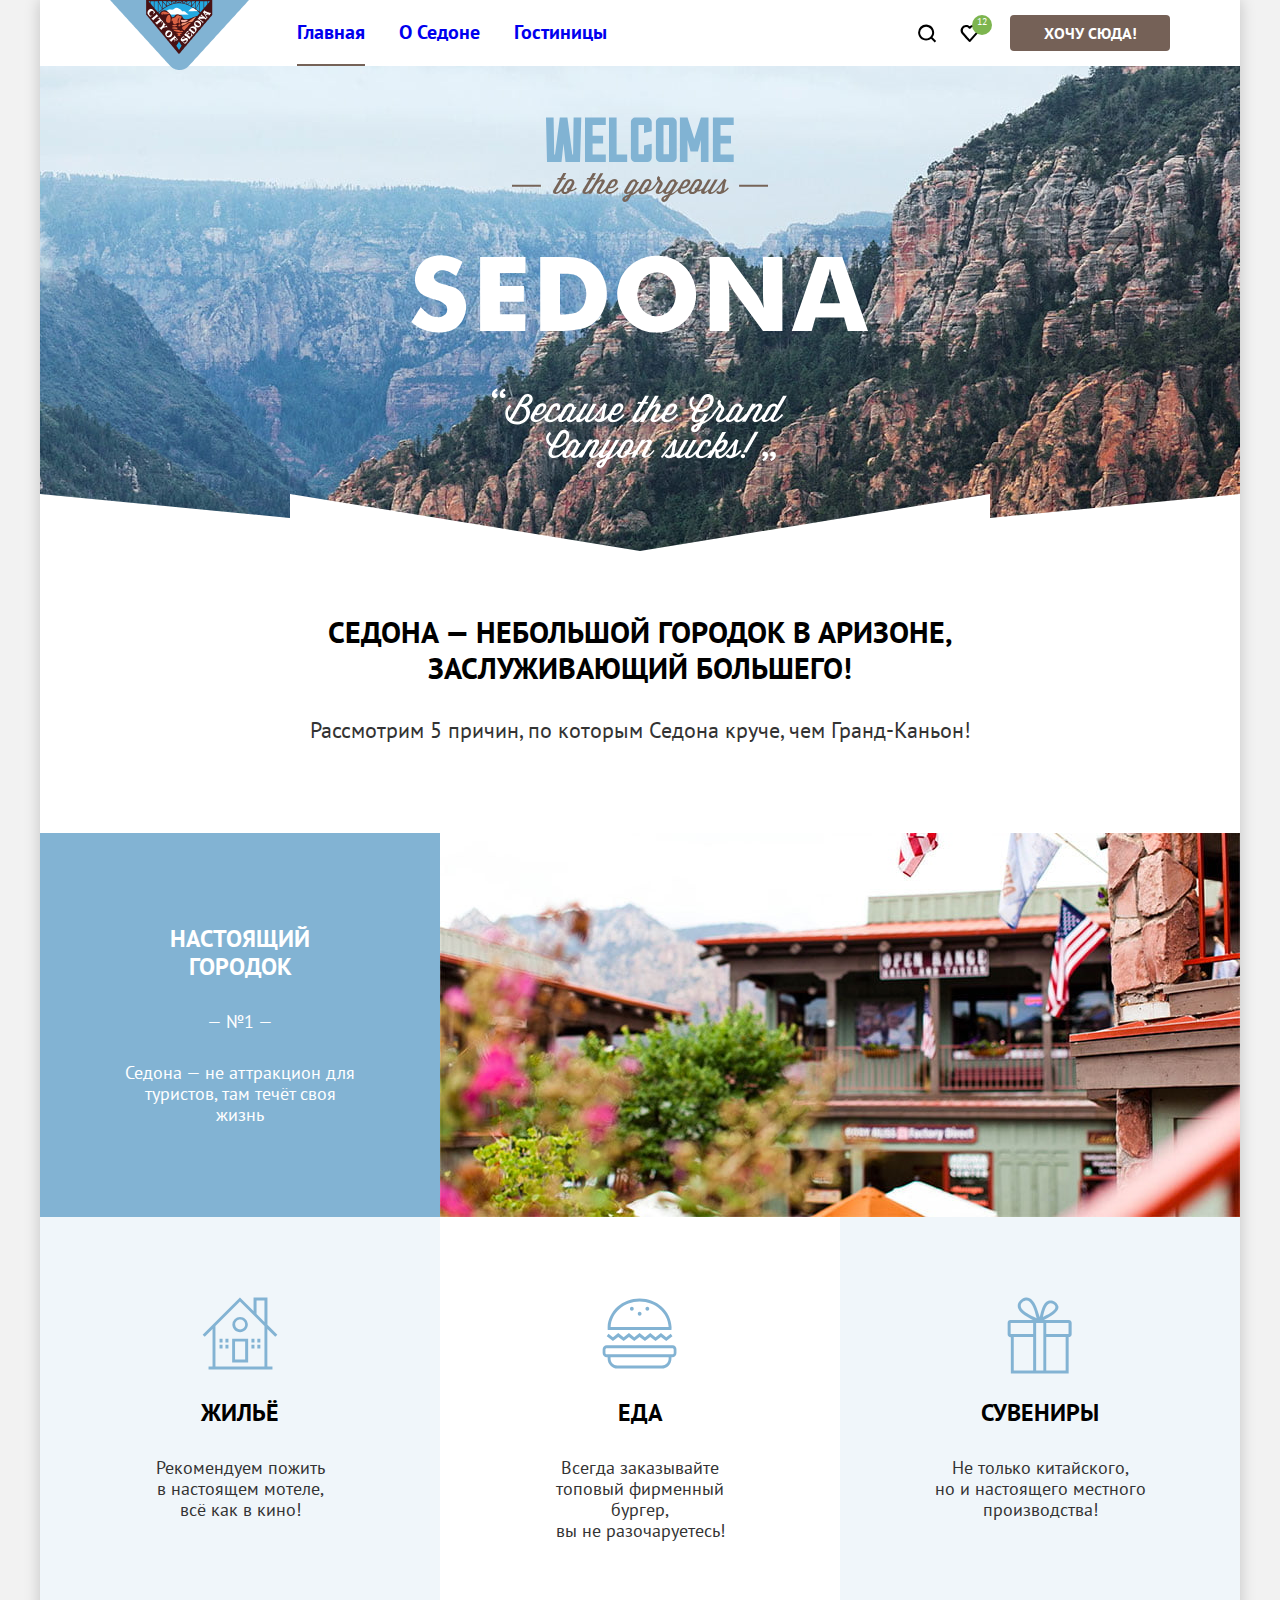
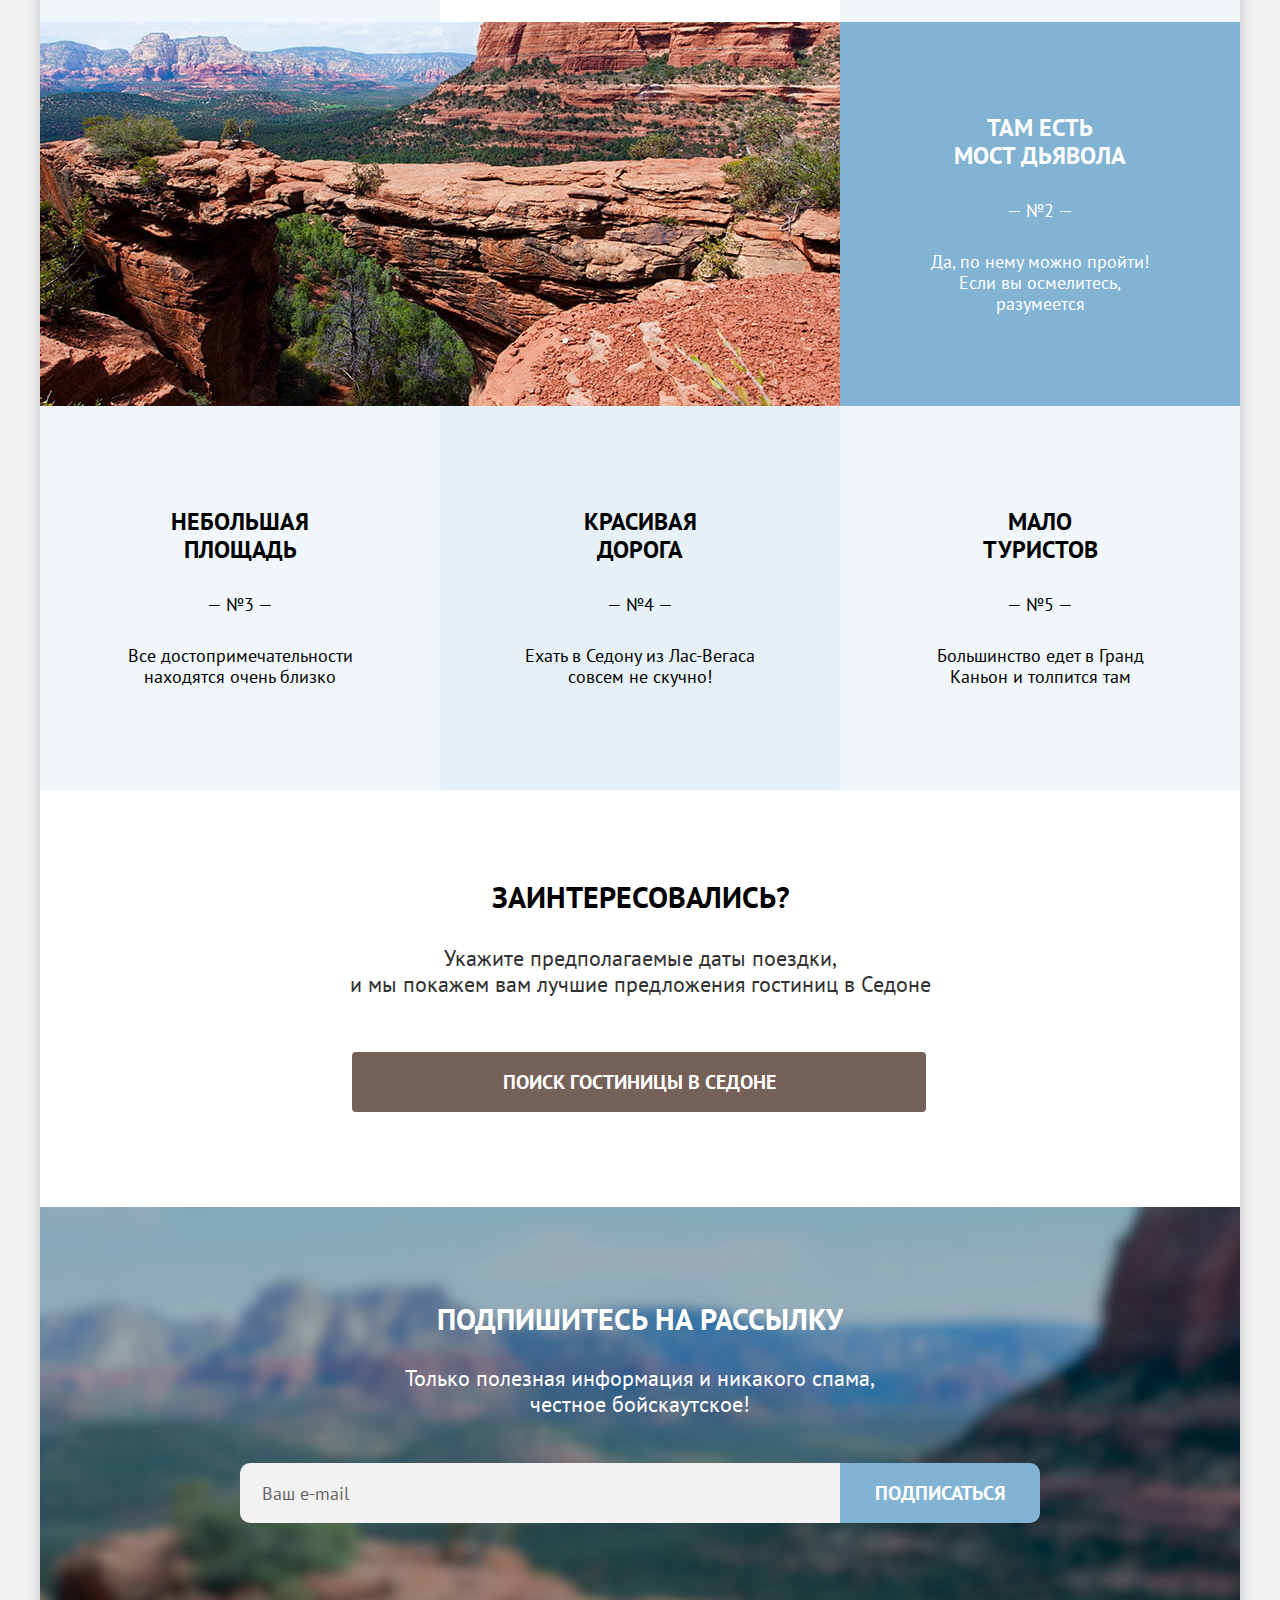
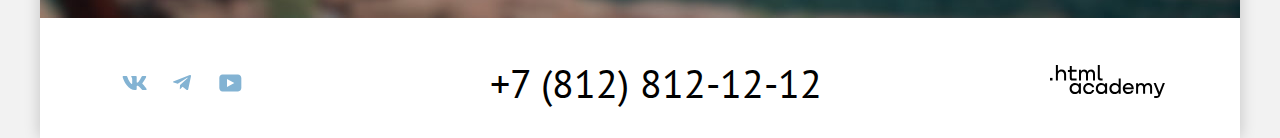
==== index.html @ 71c6b496 "made some pp catalog" ====
<!DOCTYPE html>
<html lang="ru">

  <head>
    <title>Официальный сайт города Седона</title>
    <link rel="stylesheet" href="styles/style.css">
    <link rel="icon" href="favicon.ico">
    <link rel="icon" type="image/png" href="images/favicon.png">
    <meta charset="UTF-8">
    <meta name="keywords" content="Седона, город, туризм">
    <meta name="description"
      content="Официальный сайт города Седона. Здесь Вы можете найти всю информацию о нашем городе и о наличии свободных мест в гостиницах">
  </head>

  <body>
    <!--контейнер для тени-->
    <div class="page-container">
      <!--хедер-->
      <header class="page-header">
        <nav class="navigation">
          <a class="navigation-logo" href="#" title="Мы на этой странице">
            <img class="page-header-logo" src="images/logo.png" width="139" height="70"
              alt="Логотип официального сайта города Седона.">
          </a>
          <ul class="navigation-list">
            <li class="navigation-item">
              <a class="navigation-link navigation-link-current" href="#" title="Мы на этой странице">Главная</a>
            </li>
            <li class="navigation-item">
              <a class="navigation-link" href="blank.html">О Седоне</a>
            </li>
            <li class="navigation-item">
              <a class="navigation-link" href="catalog.html">Гостиницы</a>
            </li>
          </ul>
          <ul class="navigation-list navigation-user">
            <li class="navigation-item">
              <a class="navigation-link user-navigation-link" href="blank.html">
                <svg class="navigation-icon" aria-hidden="true" focusable="false" width="19" height="19"
                  viewBox="0 0 19 19" fill="none" xmlns="http://www.w3.org/2000/svg">
                  <path
                    d="m18.16 17.05-3.71-3.7c1-1.3 1.7-3 1.7-4.9 0-4.4-3.6-8-8.02-8a8.12 8.12 0 0 0-8.02 8.1c0 4.4 3.6 8 8.02 8 1.8 0 3.51-.6 4.91-1.7l3.71 3.7 1.4-1.5Zm-10.03-2.5c-3.3 0-6.02-2.7-6.02-6a6.03 6.03 0 0 1 12.04 0c0 3.3-2.71 6-6.02 6Z"
                    fill="#000" />
                </svg>
                <span class="visually-hidden">Поиск</span>
              </a>
            </li>
            <li class="navigation-item">
              <a class="navigation-link user-navigation-link" href="blank.html">
                <svg class="navigation-icon" aria-hidden="true" focusable="false" width="19" height="17"
                  viewBox="0 0 19 17" fill="none" xmlns="http://www.w3.org/2000/svg">
                  <path
                    d="M9.58 17c-.3 0-.6-.1-.8-.4-5.42-6.1-6.72-7.5-7.03-7.9A5.4 5.4 0 0 1 6.16 0c1.31 0 2.51.5 3.52 1.3a5.47 5.47 0 0 1 9.03 4.1c0 1.3-.5 2.5-1.31 3.4l-7.02 7.9c-.2.2-.4.3-.8.3ZM3.56 7.5c.3.4 3.51 4 6.12 6.9l6.21-7c.5-.5.7-1.2.7-2 0-1.8-1.5-3.3-3.3-3.3-1 0-2 .5-2.71 1.3-.3.3-.6.4-.9.4-.3 0-.6-.2-.8-.4a3.7 3.7 0 0 0-2.71-1.3c-1.8 0-3.31 1.5-3.31 3.3-.1.9.3 1.6.7 2.1-.1 0-.1 0 0 0Z"
                    fill="#000" />
                </svg>
                <span class="visually-hidden">Избранное</span></a>
            </li>
            <li class="navigation-item">
              <a class="button navigation-button" href="https://goo.gl/maps/SBqP2GUX8AP7FfKn6">хочу сюда!</a>
            </li>
          </ul>
        </nav>
      </header>
      <main class="main-index main-container">
        <!--див-контейнер под картинку-->
        <div class="main-index-image">
          <img class="main-index-image-text" src="images/img-main-page/index-background-text.svg" width="458"
            height="352"
            alt="Приветственная надпись Welcome to the gorgeous Sedona! Because the Grand Canyon Sucks! на фоне гор.">
        </div>
        <h1 class="main-index-title">Седона — небольшой городок в Аризоне,<br>заслуживающий большего!</h1>
        <!--преимущества-->
        <section class="advantages">
          <h2 class="visually-hidden">Основные достоинста города</h2>
          <p class="advantages-text">Рассмотрим 5 причин, по которым Седона круче, чем Гранд-Каньон!</p>
          <ol class="advantages-list">
            <li class="advantages-item">
              <!--див для первого преимущества, это один элемент, и он состоит из двух строчек -->
              <div class="first-advantage">
                <!--advantages-item-container для того, чтобы сделать флекс-->
                <div class="advantages-item-container">
                  <h3 class="advantages-title">Настоящий<br> городок</h3>
                  <p class="advantages-number">— №1 —</p>
                  <p class="advantages-description">Седона — не аттракцион для<br> туристов, там течёт своя<br> жизнь
                  </p>
                </div>
                <img class="advantages-image" src="images/img-main-page/city.jpg" width="800" height="384"
                  alt="дома города.">
                <!--это развернутая информация о преимущества городка, поэтому advantages-city- -->
                <ul class="advantages-city-list">
                  <li class="advantages-city-item">
                    <div class="advantages-city-item-container">
                      <h4 class="advantages-city-title">Жильё</h4>
                      <p class="advantages-city-description">Рекомендуем пожить<br> в настоящем мотеле,<br>всё как в
                        кино!
                      </p>
                    </div>
                  </li>
                  <li class="advantages-city-item">
                    <div class="advantages-city-item-container">
                      <h4 class="advantages-city-title">Еда</h4>
                      <p class="advantages-city-description">Всегда заказывайте<br> топовый фирменный бургер,<br> вы не
                        разочаруетесь!</p>
                    </div>
                  </li>
                  <li class="advantages-city-item">
                    <div class="advantages-city-item-container">
                      <h4 class="advantages-city-title">Сувениры</h4>
                      <p class="advantages-city-description">Не только китайского,<br> но и настоящего местного<br>
                        производства!</p>
                    </div>
                  </li>
                </ul>
              </div>
            </li>
            <li class="advantages-item">
              <!--advantages-item-container для того, чтобы сделать флекс-->
              <div class="advantages-item-container">
                <h3 class="advantages-title">Там есть<br> Мост дьявола</h3>
                <p class="advantages-number">— №2 —</p>
                <p class="advantages-description">Да, по нему можно пройти!<br>Если вы осмелитесь,<br> разумеется</p>
              </div>
              <img class="advantages-image" src="images/img-main-page/bridge.jpg" width="800" height="384"
                alt="местная достопримечательность мост дьявола.">
            </li>
            <li class="advantages-item">
              <!--advantages-item-container для того, чтобы сделать флекс-->
              <div class="advantages-item-container">
                <h3 class="advantages-title">небольшая<br> площадь</h3>
                <p class="advantages-number">— №3 —</p>
                <p class="advantages-description">Все достопримечательности<br> находятся очень близко</p>
              </div>
            </li>
            <li class="advantages-item">
              <!--advantages-item-container для того, чтобы сделать флекс-->
              <div class="advantages-item-container">
                <h3 class="advantages-title">красивая<br> дорога</h3>
                <p class="advantages-number">— №4 —</p>
                <p class="advantages-description">Ехать в Седону из Лас-Вегаса<br> совсем не скучно!</p>
              </div>
            </li>
            <li class="advantages-item">
              <!--advantages-item-container для того, чтобы сделать флекс-->
              <div class="advantages-item-container">
                <h3 class="advantages-title">мало<br> туристов</h3>
                <p class="advantages-number">— №5 —</p>
                <p class="advantages-description">Большинство едет в Гранд<br> Каньон и толпится там</p>
              </div>
            </li>
          </ol>
        </section>
        <!--подписка-->
        <section class="search">
          <h2 class="search-title">Заинтересовались?</h2>
          <p class="search-text">Укажите предполагаемые даты поездки,<br> и мы покажем вам лучшие предложения
            гостиниц в Седоне</p>
          <button class="button search-hotel-button" type="button">поиск гостиницы в
            седоне</button>
        </section>
      </main>
      <!--футер-->
      <footer class="page-footer">
        <section class="newsletter">
          <h2 class="newsletter-title">Подпишитесь на рассылку</h2>
          <p class="newsletter-title-text">Только полезная информация и никакого спама,<br> честное бойскаутское!</p>
          <form class="newsletter-form" action="https://echo.htmlacademy.ru" method="post">
            <p class="newsletter-form-grid">
              <label class="visually-hidden" for="newsletter-email">
                <span>Email</span>
              </label>
              <input class="newsletter-field" id="newsletter-email" type="email" name="newsletter-email"
                placeholder="Ваш e-mail" required>
              <button class="button newsletter-button" type="submit">Подписаться</button>
            </p>
          </form>
        </section>
        <!--контейнер для выравнивания социальных сетей, телефона, академии-->
        <div class="footer-container">
          <section class="footer-social">
            <h2 class="visually-hidden">Социальные сети</h2>
            <ul class="footer-social-list">
              <li class="footer-social-item">
                <a class="footer-social-link footer-social-vk" href="https://vk.com/htmlacademy">
                  <svg aria-hidden="true" focusable="false" width="25" height="14" viewBox="0 0 25 14" fill="none"
                    xmlns="http://www.w3.org/2000/svg">
                    <path fill-rule="evenodd" clip-rule="evenodd"
                      d="M24.12.95c.16-.55 0-.95-.8-.95H20.7c-.67 0-.98.35-1.15.73 0 0-1.33 3.2-3.22 5.27-.61.6-.9.8-1.23.8-.16 0-.41-.2-.41-.74V.95c0-.66-.19-.95-.74-.95H9.82c-.42 0-.67.3-.67.6 0 .61.95.76 1.04 2.5v3.8c0 .84-.15.99-.48.99-.9 0-3.06-3.21-4.34-6.89-.25-.71-.5-1-1.18-1H1.57c-.75 0-.9.35-.9.73 0 .68.89 4.07 4.14 8.55 2.17 3.06 5.23 4.72 8 4.72 1.68 0 1.88-.37 1.88-1v-2.32c0-.73.16-.88.7-.88.38 0 1.05.2 2.6 1.67 1.79 1.75 2.08 2.53 3.08 2.53h2.63c.75 0 1.12-.37.9-1.1-.23-.72-1.08-1.77-2.2-3.02-.62-.7-1.54-1.47-1.82-1.86-.39-.49-.28-.7 0-1.14 0 0 3.2-4.43 3.54-5.93Z"
                      fill="#83B3D3" />
                  </svg>
                  <span class="visually-hidden">ВКонтакте</span>
                </a>
              </li>
              <li class="footer-social-item">
                <a class="footer-social-link footer-social-telegram" href="https://t.me/htmlacademy">
                  <svg aria-hidden="true" focusable="false" width="18" height="16" viewBox="0 0 18 16" fill="none"
                    xmlns="http://www.w3.org/2000/svg">
                    <path
                      d="M16.79.1.84 6.25c-1.09.43-1.08 1.04-.2 1.31l4.1 1.28 9.47-5.98c.44-.27.85-.12.52.18L7.05 9.96l-.28 4.22c.41 0 .6-.19.83-.41l1.99-1.93 4.13 3.05c.77.42 1.31.2 1.5-.7l2.72-12.8c.28-1.12-.43-1.62-1.16-1.3Z"
                      fill="#83B3D3" />
                  </svg>
                  <span class="visually-hidden">Телеграм</span>
                </a>
              </li>
              <li class="footer-social-item">
                <a class="footer-social-link footer-social-youtube" href="https://www.youtube.com/c/HTMLAcademyRUS">
                  <svg aria-hidden="true" focusable="false" width="23" height="18" viewBox="0 0 23 18" fill="none"
                    xmlns="http://www.w3.org/2000/svg">
                    <path
                      d="M18.94.5H3.51C1.65.5.33 2.1.33 3.9V14c0 1.9 1.32 3.5 3.18 3.5h15.65c1.64 0 3.17-1.6 3.17-3.4V3.9C22.11 2.1 20.8.5 18.94.5ZM7.99 13.04V4.96L15.33 9l-7.34 4.04Z"
                      fill="#83B3D3" />
                  </svg>
                  <span class="visually-hidden">YouTube</span>
                </a>
              </li>
            </ul>
          </section>
          <section class="footer-contacts">
            <h2 class="visually-hidden">Контакты</h2>
            <address class="footer-contacts-address">
              <a class="footer-contacts-address-phone" href="tel:+78128121212">+7 (812) 812-12-12</a>
            </address>
          </section>
          <section class="footer-academy">
            <h2 class="visually-hidden">Сделано в</h2>
            <a class="footer-academy-link" href="https://htmlacademy.ru/">
              <svg aria-hidden="true" focusable="false" width="115" height="33" viewBox="0 0 115 33" fill="none"
                xmlns="http://www.w3.org/2000/svg">
                <path d="M0 12.9V15.5H2.5V12.9H0Z" fill="black" />
                <path
                  d="M11.6 4.5C10 4.5 8.8 5.2 8 6.2H7.9V0H5.9V15.5H7.9V10.2C7.9 8.1 9.2 6.6 11.2 6.6C13 6.6 14.1 8 14.1 9.8V15.5H16.1V9.4C16.2 6.4 14.3 4.5 11.6 4.5Z"
                  fill="black" />
                <path
                  d="M26.6 4.8H21.8V1.1H19.8V4.9H17.9V6.9H19.8V12.9C19.8 14.6 20.8 15.6 22.5 15.6H26.6V13.6H22.9C22.2 13.6 21.8 13.2 21.8 12.5V6.8H26.6V4.8Z"
                  fill="black" />
                <path
                  d="M41.1 4.6C39.5 4.6 38.2 5.4 37.6 6.7H37.5C36.9 5.5 35.7 4.6 34.1 4.6C32.7 4.6 31.6 5.4 31 6.4H30.9V4.8H29V15.4H31V10C31 8 32 6.5 33.6 6.5C35.1 6.5 36 7.5 36 9.1V15.4H38V9.8C38 7.4 39.4 6.5 40.6 6.5C42.1 6.5 43 7.5 43 9.1V15.4H45V8.9C45.1 6.4 43.6 4.6 41.1 4.6Z"
                  fill="black" />
                <path
                  d="M47.8 12.7C47.8 14.4 48.8 15.4 50.6 15.4H52.6V13.4H50.9C50.2 13.4 49.8 13 49.8 12.3V0H47.8V12.7Z"
                  fill="black" />
                <path
                  d="M28.9 19.7C28 18.6 26.7 17.9 25 17.9C21.9 17.9 19.6 20.2 19.6 23.5C19.6 26.8 21.9 29.1 25 29.1C26.8 29.1 28 28.3 28.8 27.2H28.9V28.8H30.9V18.2H28.9V19.7ZM25.3 27.1C23.1 27.1 21.7 25.5 21.7 23.5C21.7 21.5 23.1 19.9 25.3 19.9C27.5 19.9 28.9 21.5 28.9 23.5C28.9 25.4 27.5 27.1 25.3 27.1Z"
                  fill="black" />
                <path
                  d="M44.2 22C43.7 19.6 41.6 17.9 38.8 17.9C35.4 17.9 33.2 20.4 33.2 23.5C33.2 26.6 35.4 29.1 38.8 29.1C41.6 29.1 43.7 27.3 44.2 24.9H42.1C41.7 26.2 40.4 27.2 38.8 27.2C36.6 27.2 35.2 25.6 35.2 23.6C35.2 21.6 36.6 20 38.8 20C40.4 20 41.6 21 42.1 22.2H44.2V22Z"
                  fill="black" />
                <path
                  d="M55.1 19.7C54.2 18.6 52.9 17.9 51.2 17.9C48.1 17.9 45.8 20.2 45.8 23.5C45.8 26.8 48.1 29.1 51.2 29.1C53 29.1 54.2 28.3 55 27.2H55.1V28.8H57.1V18.2H55.1V19.7ZM51.5 27.1C49.3 27.1 47.9 25.5 47.9 23.5C47.9 21.5 49.3 19.9 51.5 19.9C53.7 19.9 55.1 21.5 55.1 23.5C55.1 25.4 53.6 27.1 51.5 27.1Z"
                  fill="black" />
                <path
                  d="M68.7 19.8C67.8 18.7 66.5 17.9 64.8 17.9C61.7 17.9 59.4 20.2 59.4 23.5C59.4 26.8 61.6 29.1 64.8 29.1C66.5 29.1 67.8 28.3 68.6 27.3H68.7V28.8H70.7V13.4H68.7V19.8ZM65.1 27.1C62.9 27.1 61.5 25.5 61.5 23.5C61.5 21.5 62.9 19.9 65.1 19.9C67.3 19.9 68.7 21.5 68.7 23.5C68.6 25.5 67.2 27.1 65.1 27.1Z"
                  fill="black" />
                <path
                  d="M78.3 17.9C75 17.9 72.8 20.4 72.8 23.5C72.8 26.5 74.9 29.1 78.3 29.1C80.8 29.1 82.8 27.8 83.5 25.5H81.4C80.9 26.5 79.8 27.1 78.4 27.1C76.5 27.1 75.1 25.8 75 24.2H83.8C84 20.6 81.8 17.9 78.3 17.9ZM78.3 19.8C80 19.8 81.3 20.8 81.6 22.4H75.1C75.4 20.9 76.6 19.8 78.3 19.8Z"
                  fill="black" />
                <path
                  d="M98.2 17.9C96.6 17.9 95.3 18.7 94.6 19.9H94.5C93.9 18.7 92.7 17.9 91.1 17.9C89.7 17.9 88.6 18.6 88 19.7V18.2H86.1V28.8H88.1V23.4C88.1 21.4 89.1 20 90.7 19.9C92.2 19.9 93.1 20.9 93.1 22.5V28.8H95.1V23.2C95.1 20.8 96.5 19.9 97.7 19.9C99.2 19.9 100.1 20.9 100.1 22.5V28.8H102.1V22.3C102.2 19.7 100.7 17.9 98.2 17.9Z"
                  fill="black" />
                <path
                  d="M109.4 27L105.8 18.1H103.6L108.4 29.7C108.1 30.6 107.7 30.9 106.7 30.9H104.2V32.9H106.7C108.5 32.9 109.5 32.1 110.2 30.3L114.9 18.1H112.8L109.4 27Z"
                  fill="black" />
              </svg>
            </a>
          </section>
        </div>
      </footer>

      <div class="modal-container modal-container-close">
        <!-- <div class="modal-container"> -->
        <div class="modal modal-search">
          <button class="modal-close-button" type="button">
            <span class="visually-hidden">Закрыть</span>
          </button>
          <section class="modal-content">
            <h2 class="modal-title">Поиск гостиницы в Седоне</h2>
          </section>
          <form class="search-form" action="https://echo.htmlacademy.ru" method="post">
            <p class="field-group">
              <label class="search-form-label" for="arrival-date">Дата Заезда:</label>
              <input class="search-form-field search-form-date-field" id="arrival-date" type="text" name="arrival date"
                placeholder="27 апреля 2020" required>
              <!-- <button class="date-button">
              <img src="images/icons-modal/date.svg" alt="">
            </button> -->
            </p>
            <p class="search-form-comments warning-comments">Мы не можем отправить вас в прошлое.</p>
            <p class="field-group">
              <label class="search-form-label" for="departure-date">Дата Выезда:</label>
              <input class="search-form-field search-form-date-field" id="departure-date" type="text"
                name="departure date" placeholder="1 сентября 2020" required>
            </p>
            <p class="search-form-comments">На эти даты есть свободные номера. Пока есть.</p>
            <!--див сделан для правильного размещения элементов-->
            <div class="modal-buttons-container">
              <!--див сделан для правильного размещения элементов-->
              <div class="guest-quantity-field-adult">
                <label class="search-form-label" for="adult">Взрослые:</label>
                <div class="quantity-field">
                  <button class="button button-minus" type="button">
                    <svg aria-hidden="true" focusable="false" width="13" height="1" viewBox="0 0 13 1"
                      xmlns="http://www.w3.org/2000/svg">
                      <path d="M0 0v1h13V0H0Z" />
                    </svg>
                    <span class="visually-hidden">Уменьшить количество взрослых</span>
                  </button>
                  <input class="search-form-field search-form-quantity-field" id="adult" type="number" name="adult"
                    placeholder="2" required min="1" max="999">
                  <button class="button button-plus" type="button">
                    <svg aria-hidden="true" focusable="false" width="13" height="13" viewBox="0 0 13 13"
                      xmlns="http://www.w3.org/2000/svg">
                      <path d="M13 6H7V0H6v6H0v1h6v6h1V7h6V6Z" />
                    </svg>
                    <span class="visually-hidden">Увеличить количество взрослых</span>
                  </button>
                </div>
              </div>
              <!--див сделан для правильного размещения элементов-->
              <div class="guest-quantity-field-children">
                <span class="search-form-label search-form-label-icon">
                  <label class="search-form-label" for="children">Дети:</label>
                </span>
                <span class="tooltip">
                  <button class="tooltip-toggle" type="button" aria-labelledby="tooltip-label">
                    <svg class="tooltip-icon" aria-hidden="true" focusable="false" width="25" height="25"
                      viewBox="0 0 25 25" fill="currentColor" xmlns="http://www.w3.org/2000/svg">
                      <circle cx="12.5" cy="12.5" r="12.5" />
                      <g clip-path="url(#a)" fill="#fff">
                        <path d="M12 17h1v-6h-1v6ZM13 8h-1v1h1V8Z" />
                      </g>
                      <defs>
                        <clipPath id="a">
                          <path fill="#fff" transform="translate(12 8)" d="M0 0h1v9H0z" />
                        </clipPath>
                      </defs>
                    </svg>
                  </button>
                  <span class="tooltip-text" role="tooltip" id="tooltip-label">Укажите количество детей, которые будут с
                    вами, возраст которых от 6 до 18 лет. Дети до 6 лет размещаются бесплатно.</span>
                </span>
                <div class="quantity-field">
                  <button class="button button-minus" type="button">
                    <svg aria-hidden="true" focusable="false" width="13" height="1" viewBox="0 0 13 1"
                      xmlns="http://www.w3.org/2000/svg">
                      <path d="M0 0v1h13V0H0Z" />
                    </svg>
                    <span class="visually-hidden">Уменьшить количество детей</span>
                  </button>
                  <input class="search-form-field search-form-quantity-field" id="children" type="number"
                    name="children" placeholder="1" required min="1" max="999">
                  <button class="button button-info" type="button" name="button-info">
                  </button>
                  <button class="button button-plus" type="button">
                    <svg aria-hidden="true" focusable="false" width="13" height="13" viewBox="0 0 13 13"
                      xmlns="http://www.w3.org/2000/svg">
                      <path d="M13 6H7V0H6v6H0v1h6v6h1V7h6V6Z" />
                    </svg>
                    <span class="visually-hidden">Увеличить количество детей</span>
                  </button>
                </div>
              </div>
            </div>
            <a class="button modal-find-button" href="catalog.html">найти</a>
          </form>
        </div>
      </div>
    </div>
  </body>

</html>
---- styles/style.css ----
@font-face {
  font-family: "PT Sans";
  font-style: normal;
  font-weight: 400;
  src: url("../fonts/ptsans-400.woff2") format("woff2");
  font-display: swap;
}

@font-face {
  font-family: "PT Sans";
  font-style: normal;
  font-weight: 700;
  src: url("../fonts/ptsans-700.woff2") format("woff2");
  font-display: swap;
}

html {
  height: 100%;
}

body {
  min-width: 1200px;
  height: 100%;
  margin: 0;
  font-family: "PT Sans", "Arial", sans-serif;
  font-size: 18px;
  line-height: 21px;
  font-weight: 400;
  color: #000000;
  background-color: #F2F2F2;
}

img {
  max-width: 100%;
  object-fit: contain;
}

.page-container {
  display: flex;
  flex-direction: column;
  width: 1200px;
  min-height: 100%;
  margin: 0 auto;
  background-color: #FFFFFF;
  box-shadow: 0 0 15px rgba(0, 0, 0, 0.2);
}

.visually-hidden {
  position: absolute;
  width: 1px;
  height: 1px;
  margin: -1px;
  padding: 0;
  border: 0;
  clip: rect(0 0 0 0);
  overflow: hidden;
}

/*button*/

.button {
  display: block;
  padding: 0;
  margin: 0;
  font-family: "PT Sans", "Arial", sans-serif;
  font-size: 16px;
  line-height: 20px;
  font-weight: 700;
  text-align: center;
  text-decoration: none;
  text-transform: uppercase;
  color: #FFFFFF;
  background-color: #82B3D3;
  border-radius: 4px;
  border: none;
  cursor: pointer;

}

.navigation-button {
  min-width: 160px;
  padding: 8px 15px;
  /* height: 37px;  */
  background-color: #756157;
  box-sizing: border-box;
}

.search-hotel-button {
  width: 574px;
  min-height: 60px;
  margin: 0 312px 93px 312px;
  font-size: 20px;
  padding: 12px 15px;
  line-height: 36px;
  font-weight: 700;
  background-color: #756157;
  /* переделать*/
}

.newsletter-button {
  width: 200px;
  height: 60px;
  font-size: 20px;
  line-height: 36px;
  font-weight: 700;
  padding: 12px 15px;
  border-radius: 0 10px 10px 0;
  outline: none;
}

.apply-button {
  display: flex;
  justify-content: center;
  align-items: center;
  width: 160px;
  min-height: 48px;
  padding: 14px 14px;
}

.reset-button {
  min-width: 160px;
  height: 48px;
  padding: 20px 47px 4px 47px;
  font-weight: 400;
  text-transform: capitalize;
  background-color: transparent;
  border: 3px solid transparent;
}

.card-grid-toggle {
  display: flex;
  align-items: center;
  justify-content: center;
  width: 48px;
  height: 48px;
  border: 2px solid #E5E5E5;
  border-radius: 4px;
  box-sizing: border-box;
}

.card-grid-toggle-current {
  border: 2px solid #000000;
}

.favourites-button {
  width: 140px;
  min-height: 37px;
  padding: 9px 15px 8px;
  /* переделать на авто по горизонтали*/
}

.in-favourites-button {
  width: 140px;
  min-height: 37px;
  padding: 9px 15px 8px;
  background-color: #7DB54F;
}

.product-card-info-button {
  display: flex;
  align-items: center;
  justify-content: center;
  min-height: 37px;
  padding: 9px 15px 8px;
  background-color: #756157;
  box-sizing: border-box;
  /* переделать на авто по горизонтали*/
}

.social-button {
  width: 48px;
  height: 40px;
}

/*button состояния*/

.search-hotel-button:hover,
.search-hotel-button:focus {
  background-color: #615048;
}

.search-hotel-button:active {
  color: rgba(255, 255, 255, 0.3);
}

.newsletter-button:hover,
.newsletter-button:focus {
  background-color: #68A2CA;
}

.newsletter-button:active {
  color: rgba(255, 255, 255, 0.3);
}

.navigation-button:hover,
.navigation-button:focus {
  background-color: #615048;
}

.navigation-button:active {
  color: rgba(255, 255, 255, 0.3);
}

.product-card-info-button:hover,
.product-card-info-button:focus {
  background-color: #615048;
}

.product-card-info-button:active {
  color: rgba(255, 255, 255, 0.3);
}

.favourites-button:hover,
.favourites-button:focus {
  background-color: #68A2CA;
}

.favourites-button:active {
  color: rgba(255, 255, 255, 0.3);
}

.in-favourites-button:hover,
.in-favourites-button:focus {
  background-color: #6C9E42;
}

.in-favourites-button:active {
  color: rgba(255, 255, 255, 0.3);
}

.card-grid-toggle:not(.card-grid-toggle-current):hover {
  border: 2px solid #000000;
}

.card-grid-toggle:not(.card-grid-toggle-current):focus {
  border: 2px solid #68A2CA;
  outline: 0;
}

.card-grid-toggle:not(.card-grid-toggle-current):active {
  border: 2px solid #000000;
}

.apply-button:hover,
.apply-button:focus {
  background-color: #68A2CA;
  outline: none;
}

.apply-button:active {
  color: rgba(255, 255, 255, 0.3);
}

.reset-button:hover {
  opacity: 0.6;
}

.reset-button:focus {
  border: 3px solid #83B3D3;
  border-radius: 4px;
  outline: none;
}

.reset-button:active {
  opacity: 0.3;
}

.button-disabled {
  color: rgba(0, 0, 0, 0.3);
  border: 2px solid rgba(0, 0, 0, 0.3);
}

/*header*/

.navigation {
  display: flex;
  /* margin: 0 auto; */
  justify-content: space-between;
}

.navigation-list {
  display: flex;
  flex-wrap: wrap;
  width: 490px;
  margin: 0;
  padding: 0;
  list-style-type: none;
}

.navigation-user {
  display: flex;
  flex-wrap: wrap;
  align-items: center;
  justify-content: end;
  max-width: 400px;
  margin-right: 70px;
}

.navigation-item {
  position: relative;
  padding: 0 17px;
  /* padding: 17px 20px; */
}

.navigation-user .navigation-item:nth-child(2)::after {
  position: absolute;
  content: "12";
  left: 24px;
  top: 15px;
  width: 20px;
  height: 20px;
  font-size: 10px;
  line-height: 13px;
  text-align: center;
  color: #FFFFFF;
  background-color: #7DB54F;
  border-radius: 50%;
}

.navigation-link {
  position: relative;
  display: block;
  padding: 19px 0;
  font-size: 20px;
  line-height: 26px;
  font-weight: 700;
  text-align: center;
  text-decoration: none;
  text-transform: capitalize;
  /* padding: 17px 20px; */
}

.navigation-user .navigation-item {
  padding: 0;
}

.user-navigation-link {
  width: 42px;
  height: 66px;
  padding: 12px 0;
  box-sizing: border-box;
}

.navigation-item:nth-child(2) .user-navigation-link {
  margin-right: 20px;
}

.navigation-link-current::before {
  position: absolute;
  content: "";
  bottom: -2px;
  left: 0;
  right: 0;
  height: 2px;
  background-color: #756257;
}

.navigation-logo {
  display: block;
  margin-left: 70px;
  margin-right: 30px;
  margin-bottom: -10px;
  z-index: 1;
}

.navigation-icon {
  position: absolute;
  top: 0;
  right: 0;
  bottom: 0;
  left: 0;
  margin: auto;
}

/*navigation-link состояния*/

.navigation-link:hover path,
.navigation-link:focus path {
  fill: #756157;
}

.navigation-link:active path {
  fill: rgba(117, 97, 87, 0.3);
}

/*main*/

.main-container {
  flex-grow: 1;
  margin: 0;
  padding: 0;
}

.main-index-image {
  width: 1200px;
  height: 485px;
  margin-bottom: 63px;
  background-color: #756157;
  background-image: url("../images/img-main-page/divider.svg"), url("../images/img-main-page/index-background.jpg");
  background-position: bottom, 0 0;
  background-repeat: no-repeat;
}

.main-index-image-text {
  display: block;
  margin: 0 auto;
  padding-top: 51px;
}

.main-index-title {
  margin-top: 0;
  margin-bottom: 31px;
  font-size: 30px;
  line-height: 36px;
  font-weight: 700;
  text-align: center;
  text-transform: uppercase;
  /*текст черный, фон белый у body*/
}

/*advantages*/

.advantages-list {
  display: flex;
  flex-wrap: wrap;
  margin: 0;
  padding: 0;
  list-style-type: none;
}

.first-advantage {
  display: flex;
  flex-wrap: wrap;
  width: 1200px;
  min-height: 768px;
}

.advantages-item {
  display: flex;
}

.advantages-image {
  display: block;
  width: 800px;
  height: 384px;
}

.advantages-item:nth-child(2) .advantages-image {
  order: -1;
}

.advantages-item-container {
  display: flex;
  flex-direction: column;
  align-items: center;
  width: 400px;
  min-height: 384px;
  text-align: center;
}

.advantages-text {
  margin-bottom: 90px;
  font-style: normal;
  font-weight: 400;
  font-size: 22px;
  line-height: 26px;
  text-align: center;
  color: #333333;
  /*текст черный, фон белый у body*/
}

.advantages-title {
  margin-top: 92px;
  margin-bottom: 30px;
  font-size: 24px;
  line-height: 28px;
  font-weight: 700;
  text-transform: uppercase;
}

.advantages-item:nth-child(n+3) .advantages-title {
  margin-top: 102px;
}

.advantages-number {
  display: block;
  margin-top: 0;
  margin-bottom: 30px;
}

.advantages-description {
  margin-top: 0;
  margin-bottom: 92px;
}

.advantages-item:nth-child(n+3) .advantages-description {
  margin-bottom: 102px;
}

.advantages-item:nth-child(-n+2) .advantages-item-container {
  color: #FFFFFF;
  background-color: #82B3D3;
}

.advantages-item:nth-child(2n+3) .advantages-item-container {
  background-color: rgba(131, 179, 211, 0.12);
}

.advantages-item:nth-child(4) .advantages-item-container {
  background-color: rgba(131, 179, 211, 0.20);
}

/*advantages-city*/

.advantages-city-list {
  display: flex;
  width: 1200px;
  padding: 0;
  text-align: center;
  background-color: #FFFFFF;
  list-style-type: none;
}

.advantages-city-item-container {
  display: block;
  width: 230px;
  margin: 0 auto;
}

.advantages-city-title {
  margin-top: 182px;
  margin-bottom: 30px;
  font-size: 24px;
  line-height: 28px;
  font-weight: 700;
  text-transform: uppercase;
  color: #000000;
}

.advantages-city-description {
  color: #333333;
  margin-top: 0;
  margin-bottom: 81px;
}

.advantages-city-item {
  width: 400px;
  min-height: 384px;
  background-position: top 80px center;
}

.advantages-city-item:not(:nth-child(2)) {
  background-color: rgba(131, 179, 211, 0.12);
}

.advantages-city-item:nth-child(1) {
  background-image: url("../images/icons-main-page/housing.svg");
  background-repeat: no-repeat;
}

.advantages-city-item:nth-child(2) {
  background-image: url("../images/icons-main-page/food.svg");
  background-repeat: no-repeat;
}

.advantages-city-item:nth-child(3) {
  background-image: url("../images/icons-main-page/souvenirs.svg");
  background-repeat: no-repeat;
}

/*section search*/

.search {
  min-height: 417px;
}

.search-title {
  margin: 0;
  padding: 89px 452px 30px 452px;
  font-size: 30px;
  line-height: 36px;
  font-weight: 700;
  text-align: center;
  text-transform: uppercase;
}

.search-text {
  margin: 0;
  padding: 0 304px 55px 304px;
  font-weight: 400;
  font-size: 22px;
  line-height: 26px;
  text-align: center;
  color: #333333;
}

/*footer*/
.page-footer {
  display: flex;
  flex-wrap: wrap;
}

.footer-container {
  display: flex;
  flex-wrap: wrap;
  justify-content: space-between;
  align-items: center;
  min-height: 50px;
  margin: 40px 70px 30px;
}

/*section newsletter и newsletter-inner*/

.newsletter {
  width: 1200px;
  min-height: 411px;
  color: #FFFFFF;
  background-color: black;
  background-image: url("../images/img-main-page/background-for-subscribe.jpg");
  background-repeat: no-repeat;
  background-size: 100% auto;
}

.newsletter-inner {
  color: #000000;
  background-color: #FFFFFF;
  background-image: none;
}

.newsletter-title {
  margin: 94px auto 28px;
  font-size: 30px;
  line-height: 36px;
  font-weight: 700;
  text-align: center;
  text-transform: uppercase;
}

.newsletter-title-text {
  margin: 0 auto 46px;
  font-size: 22px;
  line-height: 26px;
  font-weight: 400;
  text-align: center;
}

.newsletter-inner-title-text {
  color: #333333;
}

.newsletter-form-grid {
  display: grid;
  grid-template-columns: auto auto;
  justify-content: center;
  margin: 0;
  padding: 0;
}

.newsletter-field {
  width: 600px;
  height: 60px;
  margin: 0;
  margin-bottom: 94px;
  padding: 0 22px;
  font-family: "PT Sans", "Arial", sans-serif;
  font-size: 18px;
  line-height: 21px;
  background-color: #F2F2F2;
  border-radius: 10px 0 0 10px;
  box-sizing: border-box;
  outline: none;
  border: none;
}

.newsletter-field:hover {
  background-color: #E6E6E6;
}

.newsletter-field:focus {
  background-color: #E6E6E6;
  border: 3px solid #83b3d3;
}

.newsletter-field:not(:placeholder-shown) {
  background-color: #FFFFFF;
  border: 2px solid #000000;
}

.newsletter-field::placeholder {
  color: #000000;
  opacity: 0.6;
}


/*social*/

.footer-social-list {
  display: flex;
  flex-wrap: wrap;
  width: 170px;
  margin: 0;
  margin-right: 210px;
  padding: 0;
  list-style-type: none;
}

.footer-social-link {
  display: flex;
  justify-content: center;
  align-items: center;
  width: 48px;
  height: 40px;
}

.footer-social-link:nth-child(1) {
  background-size: 24px 14px;
}

.footer-social-link:nth-child(21) {
  background-size: 18px 16px;
}

.footer-social-link:nth-child(3) {
  background-size: 22px 17px;
}

/*contacts*/

.footer-contacts {
  width: 350px;
  margin-right: 210px;
}

.footer-contacts-address-phone {
  font-style: normal;
  font-size: 40px;
  line-height: 40px;
  font-weight: 400;
  text-align: center;
  text-transform: uppercase;
  text-decoration: none;
  color: #000000;
}

/*Academy-logo*/

.footer-academy {
  width: 120px;
}

/*footer состояния*/

.footer-social-link:hover path,
.footer-social-link:focus path {
  fill: #68A2CA;
}

.footer-social-link:active path {
  fill: rgba(104, 162, 202, 0.3);
}

.footer-contacts-address-phone:hover,
.footer-contacts-address-phone:focus {
  color: #756157;
}

.footer-contacts-address-phone:active {
  color: rgba(117, 97, 87, 0.3);
}

.footer-academy-link:hover path,
.footer-academy-link:focus path {
  fill: #756157;
}

.footer-academy-link:active path {
  fill: rgba(117, 97, 87, 0.3);
}

/*modal-window*/

.modal-container {
  position: fixed;
  top: 0;
  left: 0;
  display: flex;
  width: 100%;
  height: 100%;
  background-color: rgba(242, 242, 242, 0.8);
}

.modal {
  position: relative;
  margin: auto;
  padding: 62px 70px 70px;
  background-color: #FFFFFF;
  border-radius: 30px;
}

.modal-search {
  width: 715px;
  box-sizing: border-box;
}

.modal-close-button {
  position: absolute;
  top: 54px;
  right: 70px;
  width: 53px;
  height: 53px;
  padding: 0;
  background-color: #F2F2F2;
  background-image: url("../images/icons-main-page/modal-close.svg");
  background-position: center;
  background-repeat: no-repeat;
  border: none;
  border-radius: 50%;
  cursor: pointer;
}

.modal-close-button:hover {
  background-color: #E6E6E6;
}

.modal-close-button:focus {
  background-color: #E6E6E6;
  border: 3px solid #83B3D3;
  outline: none;
}

.modal-close-button:active {
  background-color: #E6E6E6;
  border: none;
  opacity: 0.3;
}

.modal-title {
  margin: 0;
  margin-bottom: 63px;
  font-weight: 700;
  font-size: 30px;
  line-height: 36px;
  text-transform: uppercase;
}

.search-form {
  display: flex;
  flex-wrap: wrap;
}

.modal-buttons-container {
  display: flex;
  width: 575px;
  margin-bottom: 40px;
}

.field-group {
  /* position: relative; */
  display: flex;
  justify-content: space-between;
  align-items: center;
  width: 575px;
  margin: 0;
}

.guest-quantity-field-adult {
  display: flex;
  justify-content: space-between;
  align-items: center;
  width: 288px;
  margin-right: auto;
}

.guest-quantity-field-children {
  display: flex;
  justify-content: space-between;
  align-items: center;
  width: 230px;
}

.search-form-label {
  font-size: 20px;
  line-height: 26px;
  font-weight: 700;
  text-transform: capitalize;
}

.search-form-label-icon {
  position: relative;
  padding-right: 25px;
}

.search-form-field {
  padding: 0;
  margin-bottom: 0;
  font-family: "PT Sans", "Arial", sans-serif;
  font-size: 18px;
  line-height: 21px;
  font-weight: 400;
  color: #000000;
  background-color: #F2F2F2;
  border-radius: 4px;
  border: none;
}

.search-form-field:hover {
  line-height: 40px;
  font-weight: 700;
  color: rgba(0, 0, 0, 0.6);
  background-color: #E6E6E6;
}

.search-form-field:focus {
  line-height: 40px;
  font-weight: 700;
  color: rgba(0, 0, 0, 0.6);
  background-color: #E6E6E6;
  outline: 3px solid #83B3D3;
}

.search-form-field:active {
  background-color: #FFFFFF;
  outline: 2px solid #000000;
}

.search-form-field:active::placeholder {
  line-height: 40px;
  font-weight: 700;
  color: #000000;
  background-color: #FFFFFF;
}

.search-form-field:not(:placeholder-shown) {
  line-height: 40px;
  font-weight: 700;
  color: #000000;
  background-color: #FFFFFF;
}



.search-form-date-field {
  width: 420px;
  height: 50px;
  padding: 14px 45px 14px 19px;
  box-sizing: border-box;
  background-image: url("../images/img-modal/date.png");
  background-position: center right 19px;
  background-repeat: no-repeat;
}

.search-form-quantity-field {
  width: 133px;
  height: 50px;
  padding: 0;
  text-align: center;
}

.search-form-comments {
  margin: 0;
  margin-left: 155px;
  margin-bottom: 11px;
  font-size: 16px;
  color: #333333;
}

.warning-comments {
  color: #FF5757;
}

.modal-find-button {
  display: flex;
  justify-content: center;
  align-items: center;
  width: 100%;
  min-height: 36px;
  padding: 12px 26px;
  font-size: 20px;
  line-height: 36px;
  font-weight: 700;
  background-color: #83B3D3;
  box-sizing: border-box;
  border-radius: 10px;
  border: 3px solid transparent;
}

.modal-find-button:hover {
  background-color: #68A2CA;
}

.modal-find-button:focus {
  background-color: #68A2CA;
  border: 3px solid #756257;
  outline: none;
}

.modal-find-button:active {
  color: rgba(255, 255, 255, 0.3);
  background-color: #68A2CA;
  border: 3px solid transparent;
}

.quantity-field {
  position: relative;
  display: flex;
  justify-content: center;
  align-items: center;
  box-sizing: border-box;
}

.button-minus {
  position: absolute;
  left: 25px;
  top: 13px;
  display: flex;
  justify-content: center;
  align-items: center;
  width: 25px;
  height: 25px;
  background-color: transparent;
  border: 3px solid transparent;
  box-sizing: border-box;
  fill: rgba(0, 0, 0, 0.2);
}

.button-plus {
  position: absolute;
  right: 25px;
  width: 25px;
  height: 25px;
  background-color: transparent;
  border: 3px solid transparent;
  box-sizing: border-box;
  fill: rgba(0, 0, 0, 0.2);
}

.button-minus:hover,
.button-plus:hover {
  fill: #000000;
}

.button-minus:focus,
.button-plus:focus {
  border: 3px solid #83B3D3;
  border-radius: 4px;
  outline: none;
  fill: #000000;
  opacity: 1;
}

.button-minus:active,
.button-plus:active {
  fill: rgba(0, 0, 0, 0.2);
  border: none;
}

.field-group + .field-group {
  margin-bottom: 40px;
}

/* .date-button {
  position: absolute;
  top: 15px;
  right: 19px;
  border: none;
} */

input::-webkit-outer-spin-button,
input::-webkit-inner-spin-button {
  -webkit-appearance: none;
  margin: 0;
}

.modal-container-close {
  display: none;
}

/*tooltip*/

.tooltip {
  position: absolute;
  width: 25px;
  height: 25px;
  margin-left: 54px;
}

.tooltip-toggle {
  display: block;
  margin: 0;
  padding: 0;
  background-color: transparent;
  border: none;
}

.tooltip-icon {
  display: block;
  width: 100%;
  height: 100%;
  margin-right: 18px;
  color: #83B3D3;
}

.tooltip-toggle:hover .tooltip-icon {
  color: #756157;
}

.tooltip-text {
  position: absolute;
  top: 100%;
  left: 50%;
  transform: translateX(-50%);
  z-index: 1;
  display: none;
  width: 256px;
  margin-top: 15px;
  padding: 15px 18px 18px 22px;
  font-size: 16px;
  line-height: 21px;
  font-weight: 400;
  text-transform: none;
  color: #ffffff;
  background-color: #333333;
  border-radius: 10px;
  box-shadow: 0 15px 30px rgba(0, 0, 0, 0.3);
  box-sizing: border-box;
}

.tooltip-toggle:hover + .tooltip-text,
.tooltip-toggle:focus + .tooltip-text {
  display: block;
}

.tooltip-text:after {
  content: '';
  background-image: url("../images/icons-modal/tooltip-triangle.svg");
  width: 19px;
  height: 9px;
  position: absolute;
  bottom: 100%;
  left: 0;
  right: 0;
  margin-left: auto;
  margin-right: auto;
}

/*inner-page*/

.inner-header-title {
  padding-top: 35px;
  margin-top: 0;
  margin-bottom: 10px;
  margin-left: 70px;
  font-size: 60px;
  line-height: 78px;
  font-weight: 700;
  text-transform: capitalize;
  color: #FFFFFF;
}

.products-filter {
  background-color: #82B3D3;
  background-image: url("../images/img-catalog/background-filter.jpg");
  background-repeat: no-repeat;
  background-size: cover;
}



/*breadcrumbs*/

.breadcrumbs {
  display: flex;
  flex-wrap: wrap;
  margin: 0;
  margin-bottom: 40px;
  padding: 0;
  padding-left: 72px;
  list-style-type: none;
}

.breadcrumbs-link {
  line-height: 21px;
  font-weight: 400;
  text-decoration: none;
  text-transform: capitalize;
  color: #FFFFFF;
}

/* .breadcrumbs-item:not(:last-child) .breadcrumbs-link {
  padding-right: 25px;
  background-image: url("../images/icons-catalog/arrow.svg");
  background-repeat: no-repeat;
  background-size: 5px 8px;
  background-position: center right 10px;
} */

.breadcrumbs-item:not(:last-child) {
  padding-right: 25px;
  background-image: url("../images/icons-catalog/arrow.svg");
  background-position: center right 10px;
  background-repeat: no-repeat;
  background-size: 5px 8px;
}

.breadcrumbs-link:hover {
  opacity: 0.6;
}

.breadcrumbs-link:hover {
  opacity: 0.3;
}

/*filter*/

/*catalog*/

.catalog-filter {
  display: flex;
}

.catalog-filter-group {
  margin: 0;
  margin-right: 70px;
  margin-bottom: 55px;
  padding: 0;
  border: none;
}

.catalog-filter-group:nth-child(1) {
  width: 151px;
  margin-left: 70px;
}

.catalog-filter-group:nth-child(2) {
  width: 146px;
  margin-right: 176px;
}

.catalog-filter-group:nth-child(3) {
  width: 288px;
}

.catalog-filter-title {
  margin-bottom: 30px;
  font-size: 20px;
  line-height: 26px;
  font-weight: 400;
  text-transform: capitalize;
  color: #FFFFFF;
}

.catalog-filter-title:nth-child(3) {
  margin-bottom: 34px;
}

.catalog-filter-list {
  margin: 0;
  padding: 0;
  list-style-type: none;
}

.catalog-filter-item {
  font-weight: 400;
  text-transform: capitalize;
  color: #FFFFFF;
}

.catalog-filter-buttons {
  display: flex;
  flex-direction: column;
  justify-content: center;
  margin-bottom: 8px;
}

.sorting-container {
  display: flex;
  flex-wrap: wrap;
  align-items: center;
  margin: 36px 68px 36px 74px;
}

.search-result-title {
  min-width: 338px;
  margin-right: 190px;
  font-size: 30px;
  line-height: 36px;
  font-weight: 700;
  text-transform: uppercase;
}

.range {
  /* width: 288px; */
  position: relative;
}

.range-scale {
  position: absolute;
  width: 288px;
  height: 4px;
  top: 78px;
  left: 0;
  background-color: rgba(255, 255, 255, 0.3);
}

.range-bar {
  position: absolute;
  width: 228px;
  height: 4px;
  background-color: #FFFFFF;
}

.range-toggle {
  position: absolute;
  width: 20px;
  height: 20px;
  background-color: #ffffff;
  cursor: pointer;
  border: none;
  border-radius: 5px;
}

.range-toggle:focus {
  border: 3px solid #83B3D3;
  box-shadow: 0 4px 10px rgba(0, 0, 0, 0.25);
  outline: none;
}

.range-toggle:active {
  border: 2px solid #83B3D3;
  box-shadow: 0 7px 15px rgba(0, 0, 0, 0.4);
}

.toggle-min {
  top: -8px;
  left: 0;
}

.toggle-max {
  top: -8px;
  right: -10px;
}

.range-wrapper-inputs {
  position: relative;
  display: flex;
}

.catalog-filter-label {
  display: flex;
  margin: 0;
}

.range-input {
  width: 144px;
  padding-top: 14px;
  padding-bottom: 14px;
  padding-left: 19px;
  font: inherit;
  color: #FFFFFF;
  background-color: transparent;
  background-image: url("../images/img-catalog/text-input-1.png");
  background-position: center right 14px;
  background-repeat: no-repeat;
  border: 2px solid #FFFFFF;
  appearance: textfield;
  box-sizing: border-box;
  opacity: 1;
}

.range-input::-webkit-outer-spin-button,
.range-input::-webkit-inner-spin-button {
  margin: 0;
  appearance: none;
}

.range-input:hover {
  opacity: 0.6;
}

.range-input:focus {
  box-shadow: 0 0 0 3px #81B3D2,
    inset 0 0 0 3px #81B3D2;
  outline: none;
  z-index: 1;
}

.range-input:not(:placeholder-shown) {
  background-color: #756257;
  box-shadow: none;
}


.catalog-filter-label:nth-child(1) .range-input {
  border-radius: 4px 0 0 4px;
}

.catalog-filter-label:nth-child(2) .range-input {
  border-radius: 0 4px 4px 0;
}

.catalog-filter-label:nth-child(2) .range-input {
  background-image: url("../images/img-catalog/text-input-2.png");
  background-position: center right 17px;
  background-repeat: no-repeat;
}

/* Control */
.control {
  position: relative;
  display: block;
  padding-left: 40px;
  margin-bottom: 15px;
}

/* Mark */
.control-mark {
  position: absolute;
  top: 2px;
  left: 0;
  width: 20px;
  height: 20px;
  border-radius: 4px;
  background-color: #FFFFFF;
}

.control:hover .control-mark {
  background-color: rgba(255, 255, 255, 0.6);
}

.control-input:focus + .control-mark {
  background-color: rgba(255, 255, 255, 0.6);
  border: 3px solid #83B3D3;
}

.control:active .control-mark {
  background-color: rgba(255, 255, 255, 0.3);
}

.control-input[type="checkbox"]:checked + .control-mark::before {
  position: absolute;
  top: -1px;
  left: 5px;
  content: url("../images/icons-catalog/checkbox-arrow.svg")
}

.control-input[type="radio"] + .control-mark {
  border-radius: 50%;
}

.control-input[type="radio"]:checked + .control-mark::before {
  position: absolute;
  top: 5px;
  left: 5px;
  width: 10px;
  height: 10px;
  background-color: #242424;
  border-radius: 50%;
  content: "";
}

.control-input[type="radio"]:focus {
  border: 3px solid #83B3D3;
}

input[type='number'] {
  -moz-appearance: textfield;
}

.form-input-disabled {
  color: rgba(0, 0, 0, 0.3);
  border: 2px solid rgba(0, 0, 0, 0.3);
}

/*product*/

.product-list {
  display: grid;
  grid-template-columns: repeat(3, 340px);
  column-gap: 18px;
  margin: 0 72px 96px 72px;
  padding: 0;
  list-style-type: none;
}

/* .product-list::after {
  content: '';
  position: absolute;
  top: 1500px;
  bottom: 526px;
  margin: 0 auto;
  width: 1055px;
  height: 1px;
  background-color: #E6E6E6;
} */

.product-card {
  display: flex;
  flex-direction: column;
}

.product-card-image-link {
  margin: 20px 20px 16px;
  order: -1;
}

.product-card-image {
  display: block;
  object-fit: contain;
}

.product-title {
  margin: 0 23px 16px;
  font-size: 24px;
  line-height: 28px;
  font-weight: 700;
}

.product-card-title-link {
  text-decoration: none;
}

.product-card-text {
  margin: 0;
  padding-left: 3px;
  color: #333333;
}

.product-card-price {
  margin: 0;
  padding-left: 5px;
  color: #333333;
}

.product-stars {
  width: 89px;
  height: 17px;
  margin: auto 0;
  background-image: url("../images/icons-catalog/star.svg");
  background-repeat: space;
}

.product-card:nth-child(3) .product-stars {
  width: 66px;
}

.product-card:nth-child(4) .product-stars {
  width: 42px;
}

.product-rating {
  display: flex;
  justify-content: center;
  align-items: center;
  min-height: 37px;
  margin: 0;
  padding: 9px 22px 8px 23px;
  font-weight: 400;
  font-size: 16px;
  line-height: 20px;
  text-transform: uppercase;
  color: #333333;
  background: #F2F2F2;
  border-radius: 4px;
  box-sizing: border-box;
}

.product-card-content {
  display: grid;
  grid-template-columns: 140px 140px;
  column-gap: 20px;
  row-gap: 16px;
  margin: 0 20px 20px;
}

.show-mode-list {
  display: flex;
  padding: 0;
  list-style-type: none;
}

.show-mode-item + .show-mode-item {
  margin-left: 8px;
}

/*pagination*/

.pagination-container {
  position: relative;
  display: flex;
  margin: 0 72px;
}

.pagination-container::before {
  content: '';
  position: absolute;
  top: -30px;
  margin: 0 auto;
  width: 1055px;
  height: 1px;
  background-color: #E6E6E6;
}

.pagination-list {
  display: flex;
  flex-wrap: wrap;
  margin: 0;
  padding: 0;
  font-size: 20px;
  line-height: 36px;
  font-weight: 700;
  text-align: center;
  text-transform: uppercase;
  list-style-type: none;
}

.pagination-link {
  /* display: block; */
  display: flex;
  justify-content: center;
  align-items: center;
  min-width: 60px;
  min-height: 60px;
  padding: 11px 22px 12px 23px;
  text-decoration: none;
  color: #FFFFFF;
  box-sizing: border-box;
}

.pagination-item:last-child .pagination-link {
  padding: 12px 18px 12px 18px;
}

.pagination-disabled {
  color: rgba(0, 0, 0, 0.3);
  border: 2px solid rgba(0, 0, 0, 0.3);
}

.pagination-item {
  background-color: #82B3D3;
  border: 1px solid #82B3D3;
  border-radius: 4px;
  box-sizing: border-box;
}

.pagination-current {
  background-color: #F2F2F2;
  color: #000000;
}

.pagination-item:not(:last-child) {
  margin-right: 8px;
  margin-bottom: 3px;
}

/*pagination состояния*/

/* .pagination-link:hover,
.pagination-link:focus {
  background-color: #68A2CA;
}

.pagination-link:active {
  color: rgba(255, 255, 255, 0.3);
} */

.pagination-link:not(.pagination-disabled):hover,
.pagination-link:not(.pagination-disabled):focus {
  background-color: #68A2CA;
}

.pagination-link:not(.pagination-disabled):active {
  color: rgba(255, 255, 255, 0.3);
}

/*select*/

.quantity-of-product-cards-title {
  margin-left: auto;
  margin-right: 51px;
}

.select-control {
  padding-left: 20px;
  font-family: "PT Sans", sans-serif;
  font-size: 18px;
  line-height: 21px;
  font-weight: 400;
  color: #333333;
  background-image: url("../images/icons-catalog/arrow-select.svg");
  background-position: center right 18px;
  background-repeat: no-repeat;
  border: 2px solid #E5E5E5;
  border-radius: 4px;
  appearance: none;
}

.sorting-control {
  width: 290px;
  height: 49px;
  margin-right: 79px;
}

.quantity-control {
  width: 160px;
  height: 49px;
}

.select-control:hover,
.select-control:focus {
  border: 2px solid #68A2CA;
  outline: 0;
}

.select-control:active {
  border: 2px solid #3F5E72;
}

.select-control-disabled {
  color: rgba(0, 0, 0, 0.3);
  border: 2px solid rgba(0, 0, 0, 0.3);
}

.info-text {
  display: flex;
  flex-wrap: wrap;
  justify-content: center;
  align-items: center;
  margin-top: 100px;
  margin-bottom: 100px;
  font-size: 50px;
  line-height: 60px;
}
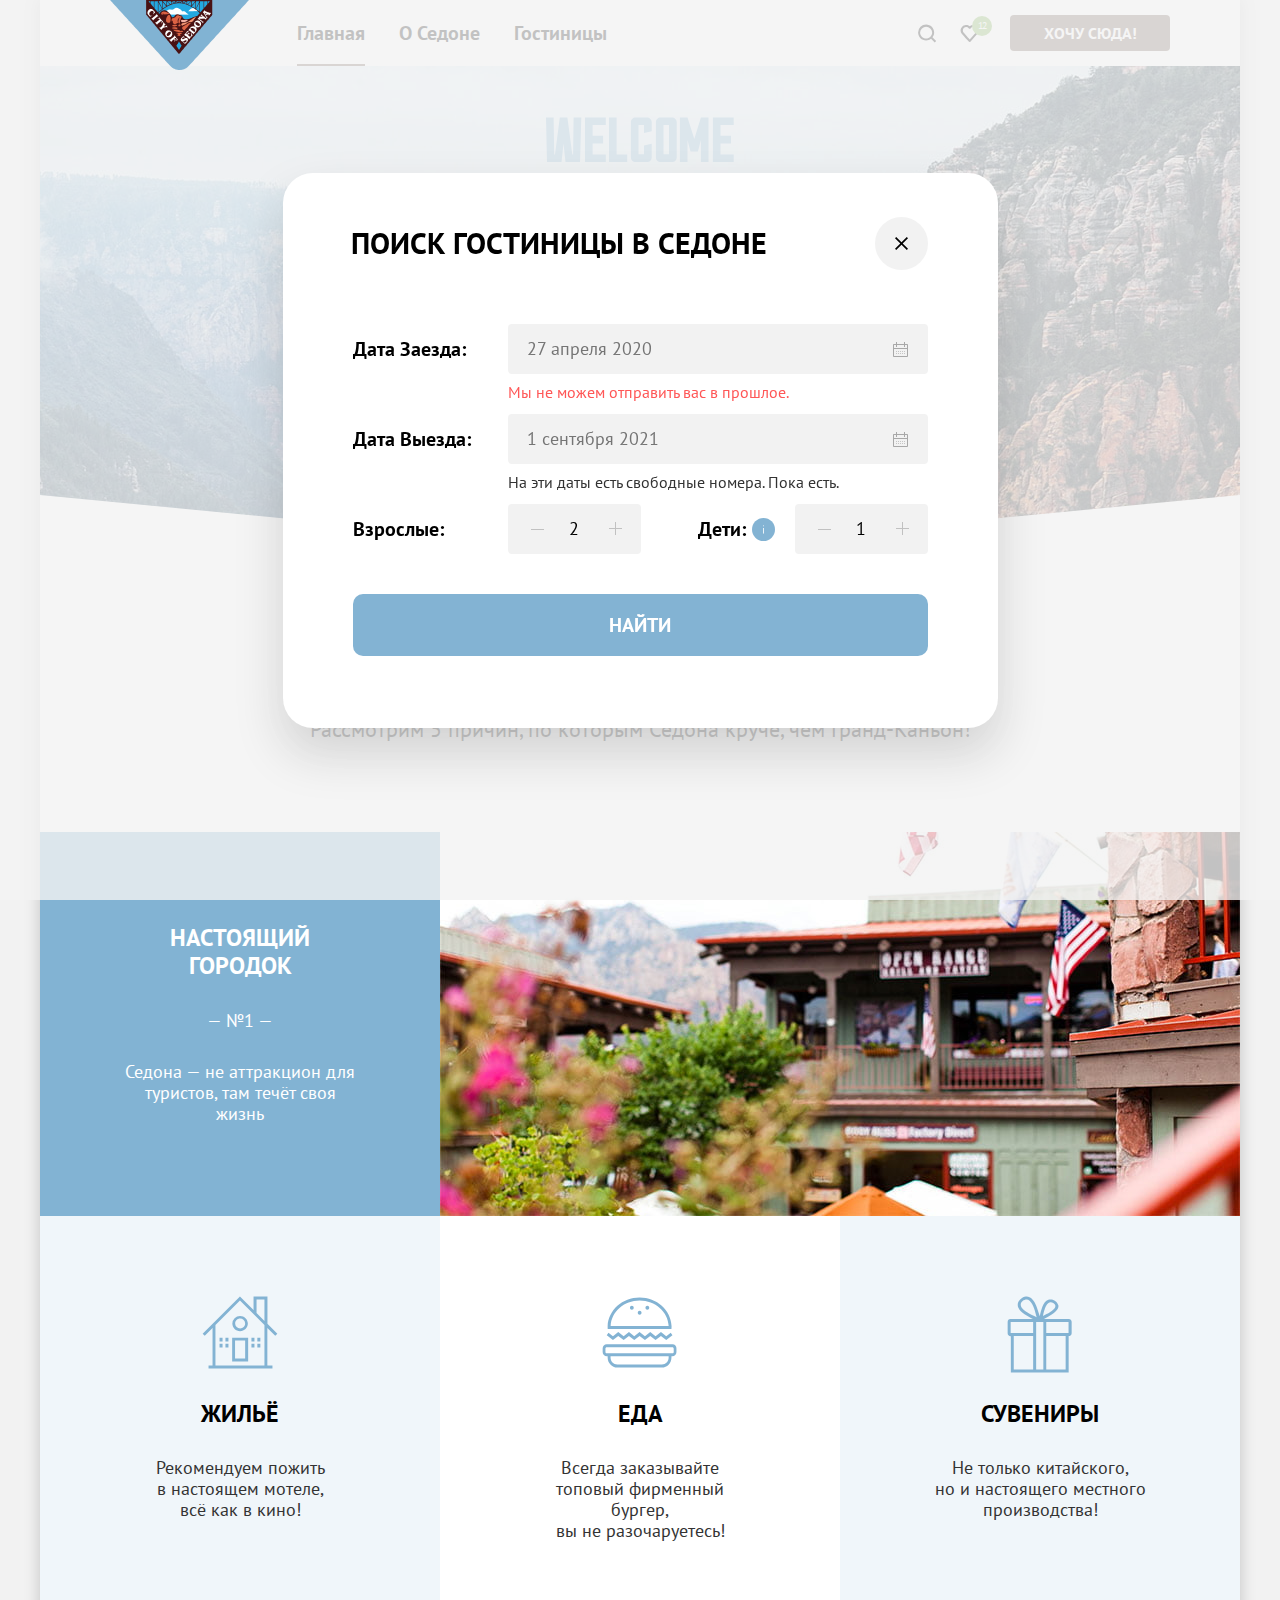
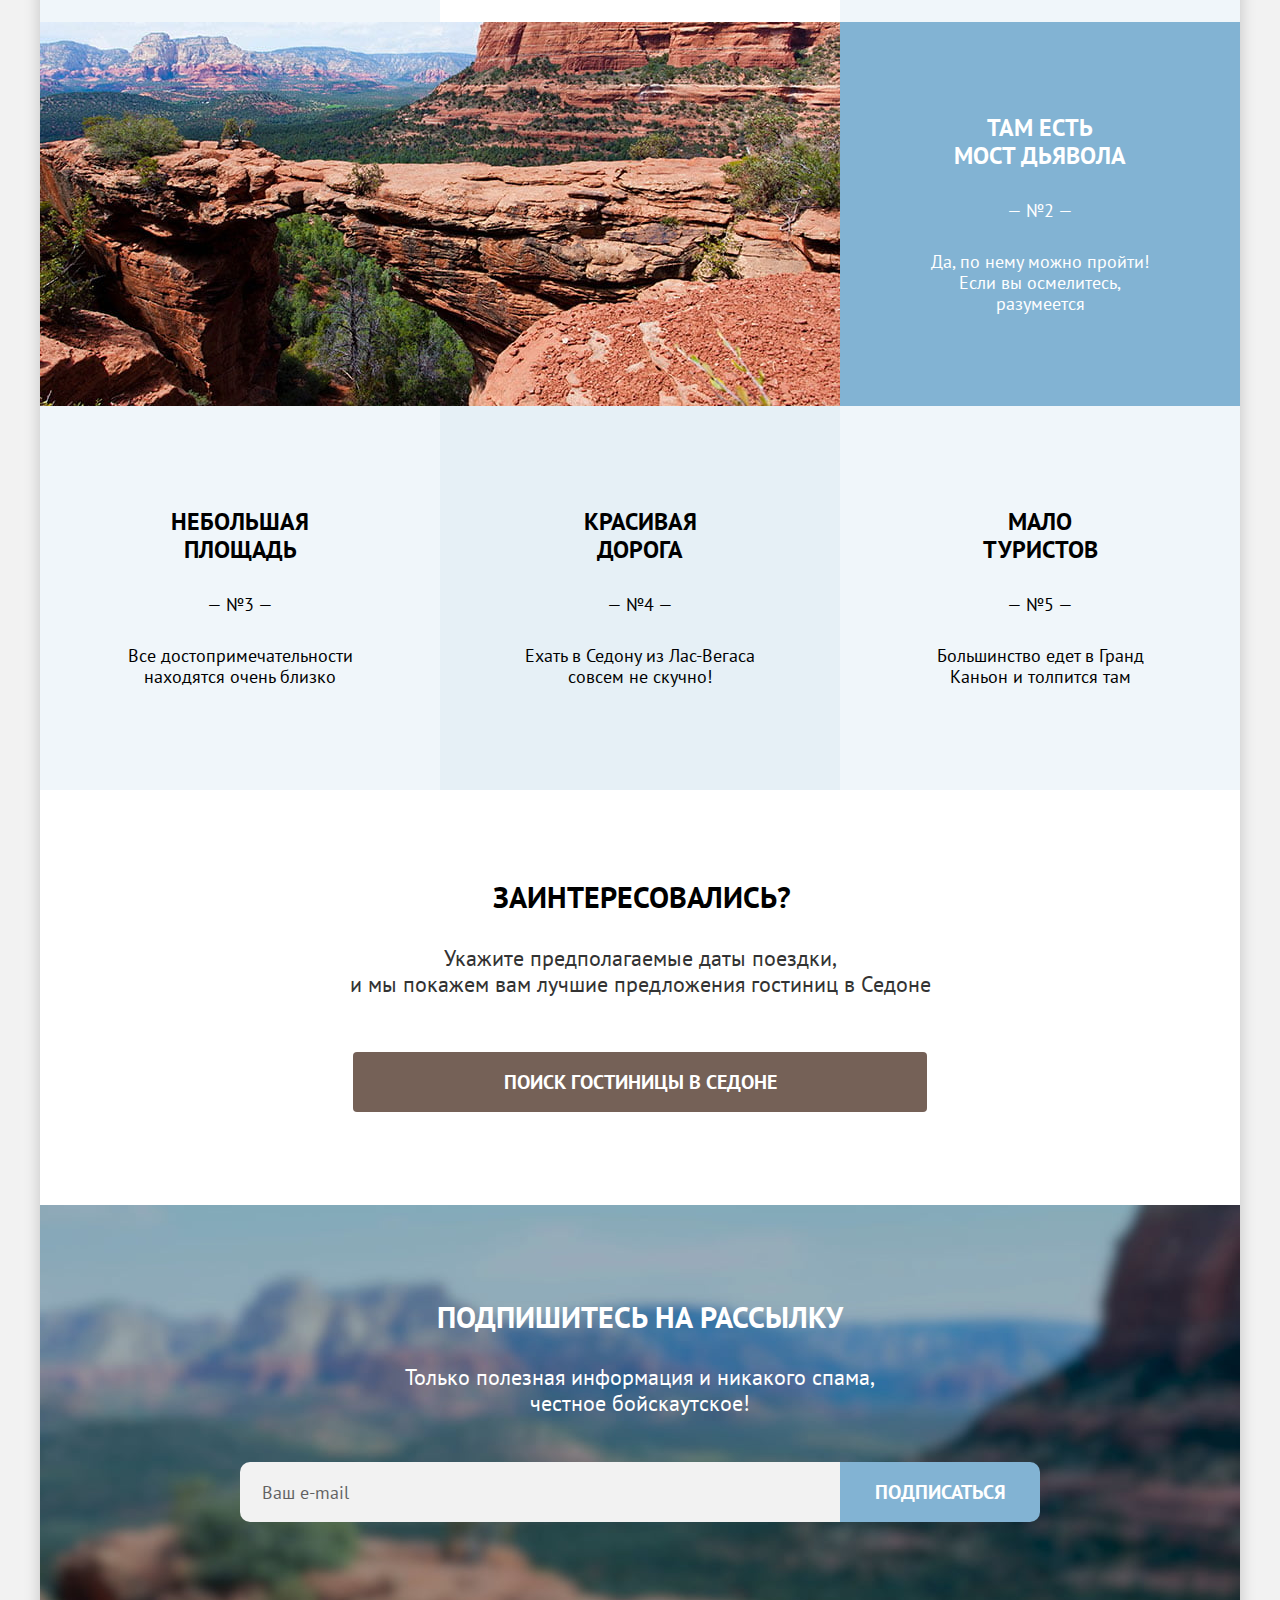
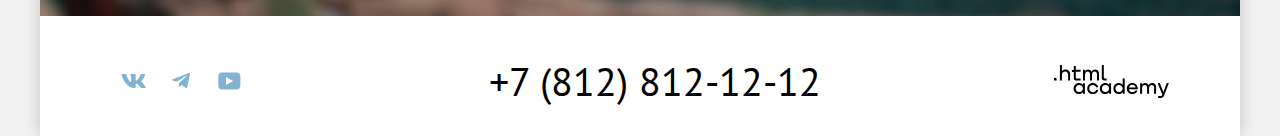
==== commit 395eaac6: "save state before check" ====
--- a/index.html
+++ b/index.html
@@ -265,8 +265,8 @@
         </div>
       </footer>
 
-      <div class="modal-container modal-container-close">
-        <!-- <div class="modal-container"> -->
+      <!-- <div class="modal-container modal-container-close"> -->
+      <div class="modal-container">
         <div class="modal modal-search">
           <button class="modal-close-button" type="button">
             <span class="visually-hidden">Закрыть</span>
@@ -279,15 +279,22 @@
               <label class="search-form-label" for="arrival-date">Дата Заезда:</label>
               <input class="search-form-field search-form-date-field" id="arrival-date" type="text" name="arrival date"
                 placeholder="27 апреля 2020" required>
+              <button class="button date-button" type="button">
+                <span class="visually-hidden">Выбор даты заезда</span>
+              </button>
               <!-- <button class="date-button">
               <img src="images/icons-modal/date.svg" alt="">
             </button> -->
             </p>
+
             <p class="search-form-comments warning-comments">Мы не можем отправить вас в прошлое.</p>
             <p class="field-group">
               <label class="search-form-label" for="departure-date">Дата Выезда:</label>
               <input class="search-form-field search-form-date-field" id="departure-date" type="text"
-                name="departure date" placeholder="1 сентября 2020" required>
+                name="departure date" placeholder="1 сентября 2021" required>
+              <button class="button date-button" type="button">
+                <span class="visually-hidden">Выбор даты выезда</span>
+              </button>
             </p>
             <p class="search-form-comments">На эти даты есть свободные номера. Пока есть.</p>
             <!--див сделан для правильного размещения элементов-->
@@ -334,7 +341,8 @@
                       </defs>
                     </svg>
                   </button>
-                  <span class="tooltip-text" role="tooltip" id="tooltip-label">Укажите количество детей, которые будут с
+                  <span class="tooltip-text" role="tooltip" id="tooltip-label">Укажите количество детей, которые будут
+                    с
                     вами, возраст которых от 6 до 18 лет. Дети до 6 лет размещаются бесплатно.</span>
                 </span>
                 <div class="quantity-field">
@@ -347,7 +355,6 @@
                   </button>
                   <input class="search-form-field search-form-quantity-field" id="children" type="number"
                     name="children" placeholder="1" required min="1" max="999">
-                  <button class="button button-info" type="button" name="button-info">
                   </button>
                   <button class="button button-plus" type="button">
                     <svg aria-hidden="true" focusable="false" width="13" height="13" viewBox="0 0 13 13"
--- a/styles/style.css
+++ b/styles/style.css
@@ -16,6 +16,7 @@
 
 html {
   height: 100%;
+  overflow-y: scroll;
 }
 
 body {
@@ -60,8 +61,6 @@
 
 .button {
   display: block;
-  padding: 0;
-  margin: 0;
   font-family: "PT Sans", "Arial", sans-serif;
   font-size: 16px;
   line-height: 20px;
@@ -80,7 +79,6 @@
 .navigation-button {
   min-width: 160px;
   padding: 8px 15px;
-  /* height: 37px;  */
   background-color: #756157;
   box-sizing: border-box;
 }
@@ -88,13 +86,12 @@
 .search-hotel-button {
   width: 574px;
   min-height: 60px;
-  margin: 0 312px 93px 312px;
+  margin: 0 313px 93px 313px;
   font-size: 20px;
   padding: 12px 15px;
   line-height: 36px;
   font-weight: 700;
   background-color: #756157;
-  /* переделать*/
 }
 
 .newsletter-button {
@@ -118,13 +115,15 @@
 }
 
 .reset-button {
-  min-width: 160px;
-  height: 48px;
-  padding: 20px 47px 4px 47px;
+  position: relative;
+  top: 12px;
+  align-self: center;
+  padding: 5px 10px;
   font-weight: 400;
   text-transform: capitalize;
   background-color: transparent;
   border: 3px solid transparent;
+  box-sizing: border-box;
 }
 
 .card-grid-toggle {
@@ -146,7 +145,6 @@
   width: 140px;
   min-height: 37px;
   padding: 9px 15px 8px;
-  /* переделать на авто по горизонтали*/
 }
 
 .in-favourites-button {
@@ -164,7 +162,6 @@
   padding: 9px 15px 8px;
   background-color: #756157;
   box-sizing: border-box;
-  /* переделать на авто по горизонтали*/
 }
 
 .social-button {
@@ -257,12 +254,12 @@
 
 .reset-button:focus {
   border: 3px solid #83B3D3;
-  border-radius: 4px;
   outline: none;
 }
 
 .reset-button:active {
   opacity: 0.3;
+  border: none;
 }
 
 .button-disabled {
@@ -274,7 +271,6 @@
 
 .navigation {
   display: flex;
-  /* margin: 0 auto; */
   justify-content: space-between;
 }
 
@@ -298,8 +294,7 @@
 
 .navigation-item {
   position: relative;
-  padding: 0 17px;
-  /* padding: 17px 20px; */
+  padding: 1px 17px;
 }
 
 .navigation-user .navigation-item:nth-child(2)::after {
@@ -307,11 +302,15 @@
   content: "12";
   left: 24px;
   top: 15px;
+  display: flex;
+  align-items: center;
+  justify-content: center;
   width: 20px;
   height: 20px;
   font-size: 10px;
   line-height: 13px;
   text-align: center;
+  letter-spacing: -0.1em;
   color: #FFFFFF;
   background-color: #7DB54F;
   border-radius: 50%;
@@ -324,10 +323,10 @@
   font-size: 20px;
   line-height: 26px;
   font-weight: 700;
+  color: #000000;
   text-align: center;
   text-decoration: none;
   text-transform: capitalize;
-  /* padding: 17px 20px; */
 }
 
 .navigation-user .navigation-item {
@@ -336,7 +335,7 @@
 
 .user-navigation-link {
   width: 42px;
-  height: 66px;
+  height: 65px;
   padding: 12px 0;
   box-sizing: border-box;
 }
@@ -348,7 +347,7 @@
 .navigation-link-current::before {
   position: absolute;
   content: "";
-  bottom: -2px;
+  bottom: -1px;
   left: 0;
   right: 0;
   height: 2px;
@@ -394,11 +393,13 @@
 .main-index-image {
   width: 1200px;
   height: 485px;
-  margin-bottom: 63px;
+  margin-bottom: 62px;
   background-color: #756157;
   background-image: url("../images/img-main-page/divider.svg"), url("../images/img-main-page/index-background.jpg");
-  background-position: bottom, 0 0;
-  background-repeat: no-repeat;
+  background-position: bottom -1px center, 0 0;
+  background-repeat: no-repeat, no-repeat;
+  background-size: auto, contain;
+
 }
 
 .main-index-image-text {
@@ -415,7 +416,6 @@
   font-weight: 700;
   text-align: center;
   text-transform: uppercase;
-  /*текст черный, фон белый у body*/
 }
 
 /*advantages*/
@@ -466,10 +466,10 @@
   line-height: 26px;
   text-align: center;
   color: #333333;
-  /*текст черный, фон белый у body*/
 }
 
 .advantages-title {
+  margin: 0;
   margin-top: 92px;
   margin-bottom: 30px;
   font-size: 24px;
@@ -528,8 +528,8 @@
 }
 
 .advantages-city-title {
-  margin-top: 182px;
-  margin-bottom: 30px;
+  margin-top: 184px;
+  margin-bottom: 29px;
   font-size: 24px;
   line-height: 28px;
   font-weight: 700;
@@ -570,13 +570,9 @@
 
 /*section search*/
 
-.search {
-  min-height: 417px;
-}
-
 .search-title {
   margin: 0;
-  padding: 89px 452px 30px 452px;
+  padding: 89px 452px 30px 453px;
   font-size: 30px;
   line-height: 36px;
   font-weight: 700;
@@ -606,7 +602,7 @@
   justify-content: space-between;
   align-items: center;
   min-height: 50px;
-  margin: 40px 70px 30px;
+  margin: 40px 69px 30px;
 }
 
 /*section newsletter и newsletter-inner*/
@@ -628,12 +624,16 @@
 }
 
 .newsletter-title {
-  margin: 94px auto 28px;
+  margin: 94px auto 29px;
   font-size: 30px;
   line-height: 36px;
   font-weight: 700;
   text-align: center;
   text-transform: uppercase;
+}
+
+.inner-newsletter-title {
+  margin-top: 117px;
 }
 
 .newsletter-title-text {
@@ -646,6 +646,7 @@
 
 .newsletter-inner-title-text {
   color: #333333;
+  padding-left: 2px;
 }
 
 .newsletter-form-grid {
@@ -678,7 +679,7 @@
 
 .newsletter-field:focus {
   background-color: #E6E6E6;
-  border: 3px solid #83b3d3;
+  box-shadow: inset 0 0 5px 5px #82B3D3;
 }
 
 .newsletter-field:not(:placeholder-shown) {
@@ -690,7 +691,6 @@
   color: #000000;
   opacity: 0.6;
 }
-
 
 /*social*/
 
@@ -742,10 +742,22 @@
   color: #000000;
 }
 
+.footer-academy-inner-link {
+  display: flex;
+  justify-content: center;
+  align-items: center;
+}
+
 /*Academy-logo*/
 
 .footer-academy {
-  width: 120px;
+  position: relative;
+}
+
+.footer-academy-link {
+  position: absolute;
+  top: -16px;
+  left: 5px;
 }
 
 /*footer состояния*/
@@ -792,9 +804,10 @@
 .modal {
   position: relative;
   margin: auto;
-  padding: 62px 70px 70px;
+  padding: 52px 70px 72px 68px;
   background-color: #FFFFFF;
   border-radius: 30px;
+  box-shadow: 0 25px 50px rgba(0, 0, 0, 0.15);
 }
 
 .modal-search {
@@ -804,7 +817,7 @@
 
 .modal-close-button {
   position: absolute;
-  top: 54px;
+  top: 44px;
   right: 70px;
   width: 53px;
   height: 53px;
@@ -846,6 +859,7 @@
 .search-form {
   display: flex;
   flex-wrap: wrap;
+  padding-left: 2px;
 }
 
 .modal-buttons-container {
@@ -855,12 +869,13 @@
 }
 
 .field-group {
-  /* position: relative; */
+  position: relative;
   display: flex;
   justify-content: space-between;
   align-items: center;
   width: 575px;
   margin: 0;
+  margin-bottom: 8px;
 }
 
 .guest-quantity-field-adult {
@@ -887,7 +902,7 @@
 
 .search-form-label-icon {
   position: relative;
-  padding-right: 25px;
+  padding-right: 48px;
 }
 
 .search-form-field {
@@ -937,23 +952,23 @@
   background-color: #FFFFFF;
 }
 
-
-
 .search-form-date-field {
   width: 420px;
   height: 50px;
-  padding: 14px 45px 14px 19px;
+  padding: 14px 55px 14px 19px;
   box-sizing: border-box;
-  background-image: url("../images/img-modal/date.png");
-  background-position: center right 19px;
-  background-repeat: no-repeat;
 }
 
 .search-form-quantity-field {
   width: 133px;
   height: 50px;
   padding: 0;
+
   text-align: center;
+}
+
+.search-form-quantity-field::placeholder {
+  color: #000000;
 }
 
 .search-form-comments {
@@ -973,15 +988,15 @@
   justify-content: center;
   align-items: center;
   width: 100%;
-  min-height: 36px;
-  padding: 12px 26px;
+  min-height: 60px;
+  padding: 10px 26px;
   font-size: 20px;
   line-height: 36px;
   font-weight: 700;
   background-color: #83B3D3;
-  box-sizing: border-box;
   border-radius: 10px;
   border: 3px solid transparent;
+  box-sizing: border-box;
 }
 
 .modal-find-button:hover {
@@ -1008,29 +1023,40 @@
   box-sizing: border-box;
 }
 
-.button-minus {
-  position: absolute;
-  left: 25px;
+.date-button {
+  position: absolute;
   top: 13px;
-  display: flex;
-  justify-content: center;
-  align-items: center;
+  right: 15px;
   width: 25px;
   height: 25px;
   background-color: transparent;
-  border: 3px solid transparent;
-  box-sizing: border-box;
-  fill: rgba(0, 0, 0, 0.2);
-}
-
-.button-plus {
-  position: absolute;
-  right: 25px;
+  background-image: url("../images/icons-modal/сalendar.svg");
+  background-repeat: no-repeat;
+  background-position: center;
+  background-size: 15px 15px;
+  border: none;
+  opacity: 0.3;
+}
+
+.button-minus {
+  position: absolute;
+  left: 17px;
+  top: 13px;
+  display: flex;
+  justify-content: center;
+  align-items: center;
   width: 25px;
   height: 25px;
   background-color: transparent;
-  border: 3px solid transparent;
-  box-sizing: border-box;
+  fill: rgba(0, 0, 0, 0.2);
+}
+
+.button-plus {
+  position: absolute;
+  right: 13px;
+  width: 25px;
+  height: 25px;
+  background-color: transparent;
   fill: rgba(0, 0, 0, 0.2);
 }
 
@@ -1041,11 +1067,11 @@
 
 .button-minus:focus,
 .button-plus:focus {
-  border: 3px solid #83B3D3;
   border-radius: 4px;
   outline: none;
   fill: #000000;
   opacity: 1;
+  box-shadow: inset 0 0 0 3px #81B3D2;
 }
 
 .button-minus:active,
@@ -1058,13 +1084,6 @@
   margin-bottom: 40px;
 }
 
-/* .date-button {
-  position: absolute;
-  top: 15px;
-  right: 19px;
-  border: none;
-} */
-
 input::-webkit-outer-spin-button,
 input::-webkit-inner-spin-button {
   -webkit-appearance: none;
@@ -1081,12 +1100,14 @@
   position: absolute;
   width: 25px;
   height: 25px;
-  margin-left: 54px;
+  margin-left: 52px;
 }
 
 .tooltip-toggle {
   display: block;
   margin: 0;
+  margin-top: 2px;
+  margin-left: 2px;
   padding: 0;
   background-color: transparent;
   border: none;
@@ -1106,14 +1127,14 @@
 
 .tooltip-text {
   position: absolute;
-  top: 100%;
+  top: 27px;
   left: 50%;
   transform: translateX(-50%);
   z-index: 1;
   display: none;
   width: 256px;
   margin-top: 15px;
-  padding: 15px 18px 18px 22px;
+  padding: 15px 18px 23px 22px;
   font-size: 16px;
   line-height: 21px;
   font-weight: 400;
@@ -1164,8 +1185,6 @@
   background-size: cover;
 }
 
-
-
 /*breadcrumbs*/
 
 .breadcrumbs {
@@ -1179,20 +1198,13 @@
 }
 
 .breadcrumbs-link {
+  font-size: 16px;
   line-height: 21px;
   font-weight: 400;
   text-decoration: none;
   text-transform: capitalize;
   color: #FFFFFF;
 }
-
-/* .breadcrumbs-item:not(:last-child) .breadcrumbs-link {
-  padding-right: 25px;
-  background-image: url("../images/icons-catalog/arrow.svg");
-  background-repeat: no-repeat;
-  background-size: 5px 8px;
-  background-position: center right 10px;
-} */
 
 .breadcrumbs-item:not(:last-child) {
   padding-right: 25px;
@@ -1233,7 +1245,7 @@
 
 .catalog-filter-group:nth-child(2) {
   width: 146px;
-  margin-right: 176px;
+  margin-right: 174px;
 }
 
 .catalog-filter-group:nth-child(3) {
@@ -1241,7 +1253,7 @@
 }
 
 .catalog-filter-title {
-  margin-bottom: 30px;
+  margin-bottom: 27px;
   font-size: 20px;
   line-height: 26px;
   font-weight: 400;
@@ -1249,8 +1261,8 @@
   color: #FFFFFF;
 }
 
-.catalog-filter-title:nth-child(3) {
-  margin-bottom: 34px;
+.catalog-filter-group:nth-child(3) .catalog-filter-title {
+  margin-bottom: 33px;
 }
 
 .catalog-filter-list {
@@ -1269,14 +1281,14 @@
   display: flex;
   flex-direction: column;
   justify-content: center;
-  margin-bottom: 8px;
+  margin-bottom: 14px;
 }
 
 .sorting-container {
   display: flex;
   flex-wrap: wrap;
   align-items: center;
-  margin: 36px 68px 36px 74px;
+  margin: 38px 68px 36px 73px;
 }
 
 .search-result-title {
@@ -1289,15 +1301,15 @@
 }
 
 .range {
-  /* width: 288px; */
   position: relative;
+  padding-right: 1px;
 }
 
 .range-scale {
   position: absolute;
   width: 288px;
   height: 4px;
-  top: 78px;
+  top: 75px;
   left: 0;
   background-color: rgba(255, 255, 255, 0.3);
 }
@@ -1348,23 +1360,27 @@
 .catalog-filter-label {
   display: flex;
   margin: 0;
+  position: relative;
 }
 
 .range-input {
   width: 144px;
-  padding-top: 14px;
-  padding-bottom: 14px;
-  padding-left: 19px;
+  height: 48px;
+  padding: 14px 35px 14px 15px;
   font: inherit;
   color: #FFFFFF;
   background-color: transparent;
-  background-image: url("../images/img-catalog/text-input-1.png");
-  background-position: center right 14px;
-  background-repeat: no-repeat;
   border: 2px solid #FFFFFF;
   appearance: textfield;
   box-sizing: border-box;
-  opacity: 1;
+}
+
+.catalog-filter-label-text {
+  position: absolute;
+  top: 12px;
+  right: 14px;
+  color: rgba(255, 255, 255, 0.3);
+  z-index: 1;
 }
 
 .range-input::-webkit-outer-spin-button,
@@ -1389,6 +1405,9 @@
   box-shadow: none;
 }
 
+.range-input::placeholder {
+  color: #FFFFFF;
+}
 
 .catalog-filter-label:nth-child(1) .range-input {
   border-radius: 4px 0 0 4px;
@@ -1396,12 +1415,6 @@
 
 .catalog-filter-label:nth-child(2) .range-input {
   border-radius: 0 4px 4px 0;
-}
-
-.catalog-filter-label:nth-child(2) .range-input {
-  background-image: url("../images/img-catalog/text-input-2.png");
-  background-position: center right 17px;
-  background-repeat: no-repeat;
 }
 
 /* Control */
@@ -1423,13 +1436,17 @@
   background-color: #FFFFFF;
 }
 
+.control-input[type="radio"] + .control-mark {
+  border-radius: 50%;
+}
+
 .control:hover .control-mark {
   background-color: rgba(255, 255, 255, 0.6);
 }
 
 .control-input:focus + .control-mark {
-  background-color: rgba(255, 255, 255, 0.6);
-  border: 3px solid #83B3D3;
+  opacity: 0.6;
+  box-shadow: 0 0 0 3px #83b3d3;
 }
 
 .control:active .control-mark {
@@ -1440,12 +1457,9 @@
   position: absolute;
   top: -1px;
   left: 5px;
-  content: url("../images/icons-catalog/checkbox-arrow.svg")
-}
-
-.control-input[type="radio"] + .control-mark {
-  border-radius: 50%;
-}
+  content: url("../images/icons-catalog/checkbox-arrow.svg");
+}
+
 
 .control-input[type="radio"]:checked + .control-mark::before {
   position: absolute;
@@ -1477,29 +1491,18 @@
   display: grid;
   grid-template-columns: repeat(3, 340px);
   column-gap: 18px;
-  margin: 0 72px 96px 72px;
+  margin: 0 72px 94px 72px;
   padding: 0;
   list-style-type: none;
 }
 
-/* .product-list::after {
-  content: '';
-  position: absolute;
-  top: 1500px;
-  bottom: 526px;
-  margin: 0 auto;
-  width: 1055px;
-  height: 1px;
-  background-color: #E6E6E6;
-} */
-
 .product-card {
   display: flex;
   flex-direction: column;
 }
 
 .product-card-image-link {
-  margin: 20px 20px 16px;
+  margin: 20px 20px 13px;
   order: -1;
 }
 
@@ -1509,25 +1512,30 @@
 }
 
 .product-title {
-  margin: 0 23px 16px;
+  margin: 0 23px 14px;
   font-size: 24px;
   line-height: 28px;
   font-weight: 700;
 }
 
 .product-card-title-link {
+  padding-top: 5px;
+  font-size: 24px;
+  line-height: 28px;
+  font-weight: 700;
+  color: #000000;
   text-decoration: none;
+
 }
 
 .product-card-text {
   margin: 0;
-  padding-left: 3px;
+  padding-top: 1px;
   color: #333333;
 }
 
 .product-card-price {
   margin: 0;
-  padding-left: 5px;
   color: #333333;
 }
 
@@ -1570,6 +1578,7 @@
   column-gap: 20px;
   row-gap: 16px;
   margin: 0 20px 20px;
+  padding-left: 1px;
 }
 
 .show-mode-list {
@@ -1587,6 +1596,7 @@
 .pagination-container {
   position: relative;
   display: flex;
+  align-items: center;
   margin: 0 72px;
 }
 
@@ -1604,6 +1614,7 @@
   display: flex;
   flex-wrap: wrap;
   margin: 0;
+  margin-right: 270px;
   padding: 0;
   font-size: 20px;
   line-height: 36px;
@@ -1614,37 +1625,28 @@
 }
 
 .pagination-link {
-  /* display: block; */
   display: flex;
   justify-content: center;
   align-items: center;
   min-width: 60px;
   min-height: 60px;
-  padding: 11px 22px 12px 23px;
   text-decoration: none;
   color: #FFFFFF;
-  box-sizing: border-box;
-}
-
-.pagination-item:last-child .pagination-link {
-  padding: 12px 18px 12px 18px;
-}
-
-.pagination-disabled {
-  color: rgba(0, 0, 0, 0.3);
-  border: 2px solid rgba(0, 0, 0, 0.3);
-}
-
-.pagination-item {
   background-color: #82B3D3;
   border: 1px solid #82B3D3;
   border-radius: 4px;
   box-sizing: border-box;
 }
 
+.pagination-disabled {
+  color: rgba(0, 0, 0, 0.3);
+  border: 2px solid rgba(0, 0, 0, 0.3);
+}
+
 .pagination-current {
   background-color: #F2F2F2;
   color: #000000;
+  border: none;
 }
 
 .pagination-item:not(:last-child) {
@@ -1654,15 +1656,6 @@
 
 /*pagination состояния*/
 
-/* .pagination-link:hover,
-.pagination-link:focus {
-  background-color: #68A2CA;
-}
-
-.pagination-link:active {
-  color: rgba(255, 255, 255, 0.3);
-} */
-
 .pagination-link:not(.pagination-disabled):hover,
 .pagination-link:not(.pagination-disabled):focus {
   background-color: #68A2CA;
@@ -1675,7 +1668,6 @@
 /*select*/
 
 .quantity-of-product-cards-title {
-  margin-left: auto;
   margin-right: 51px;
 }
 
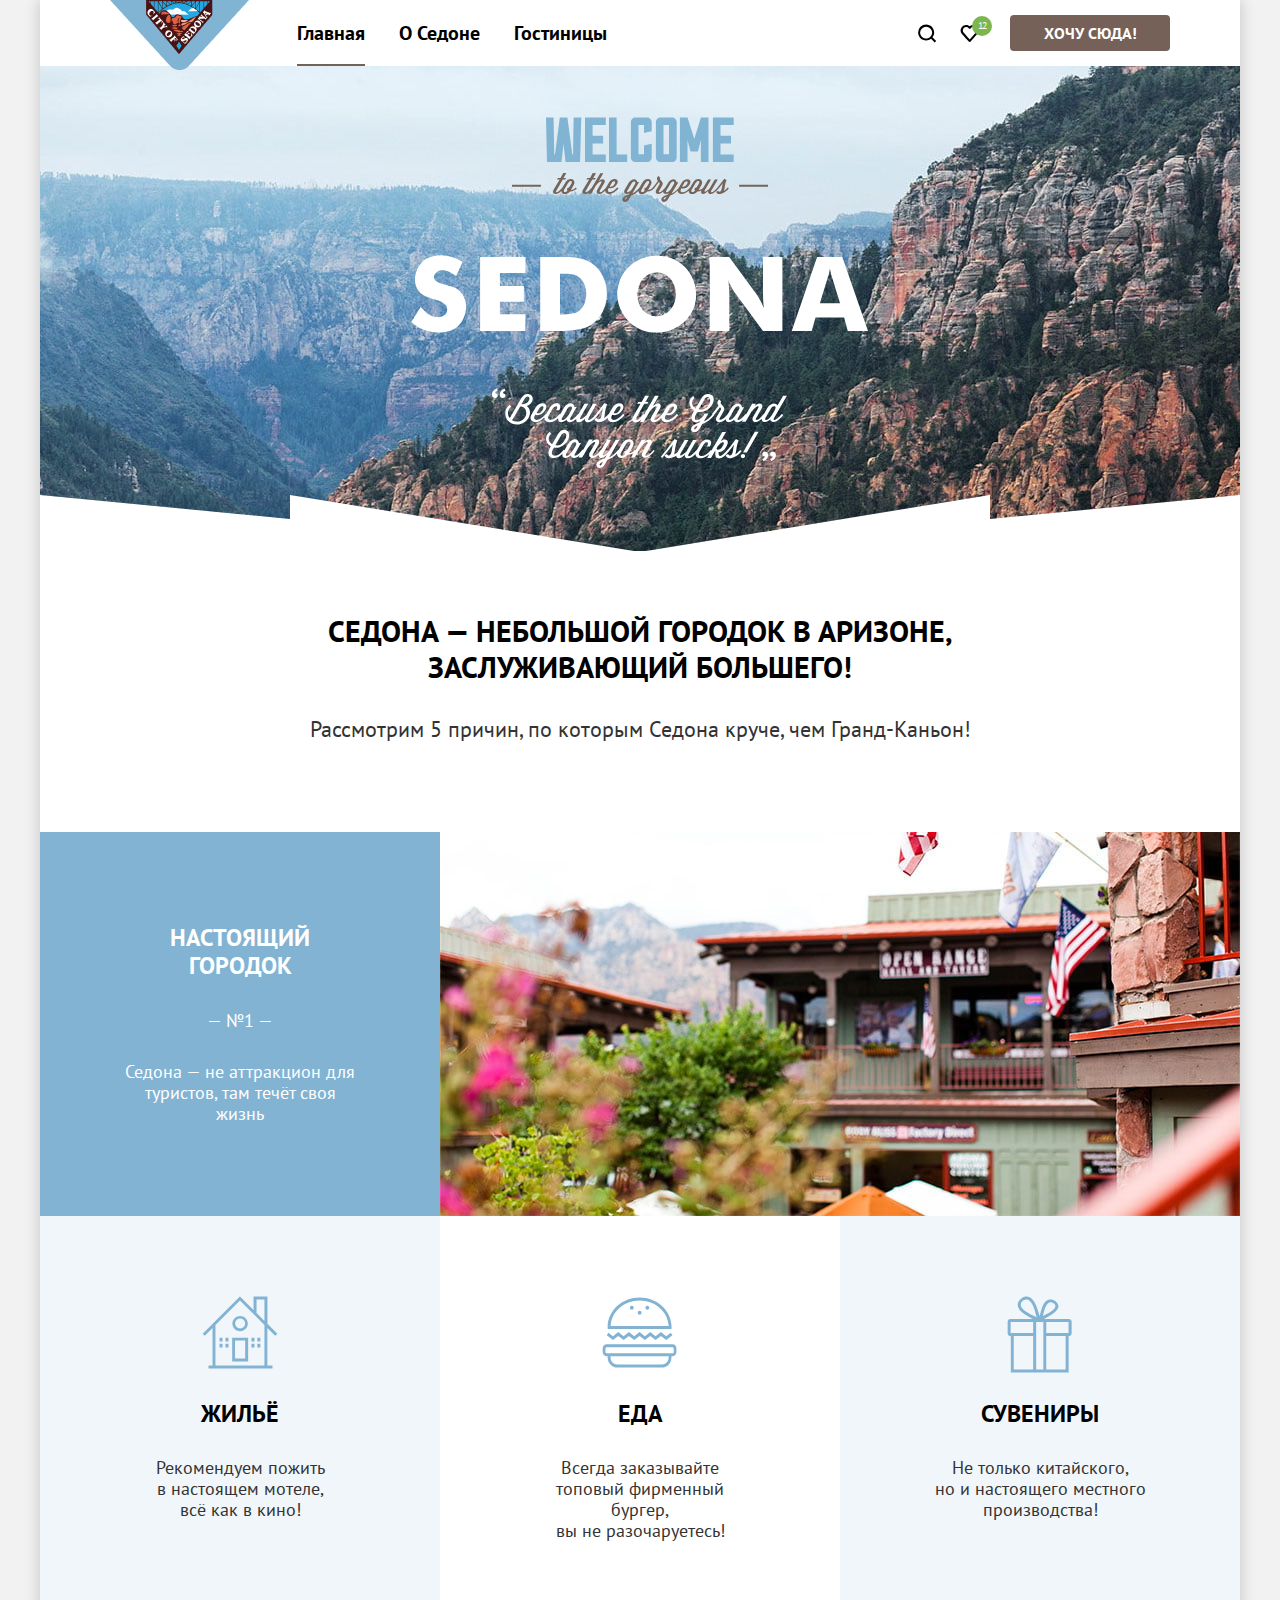
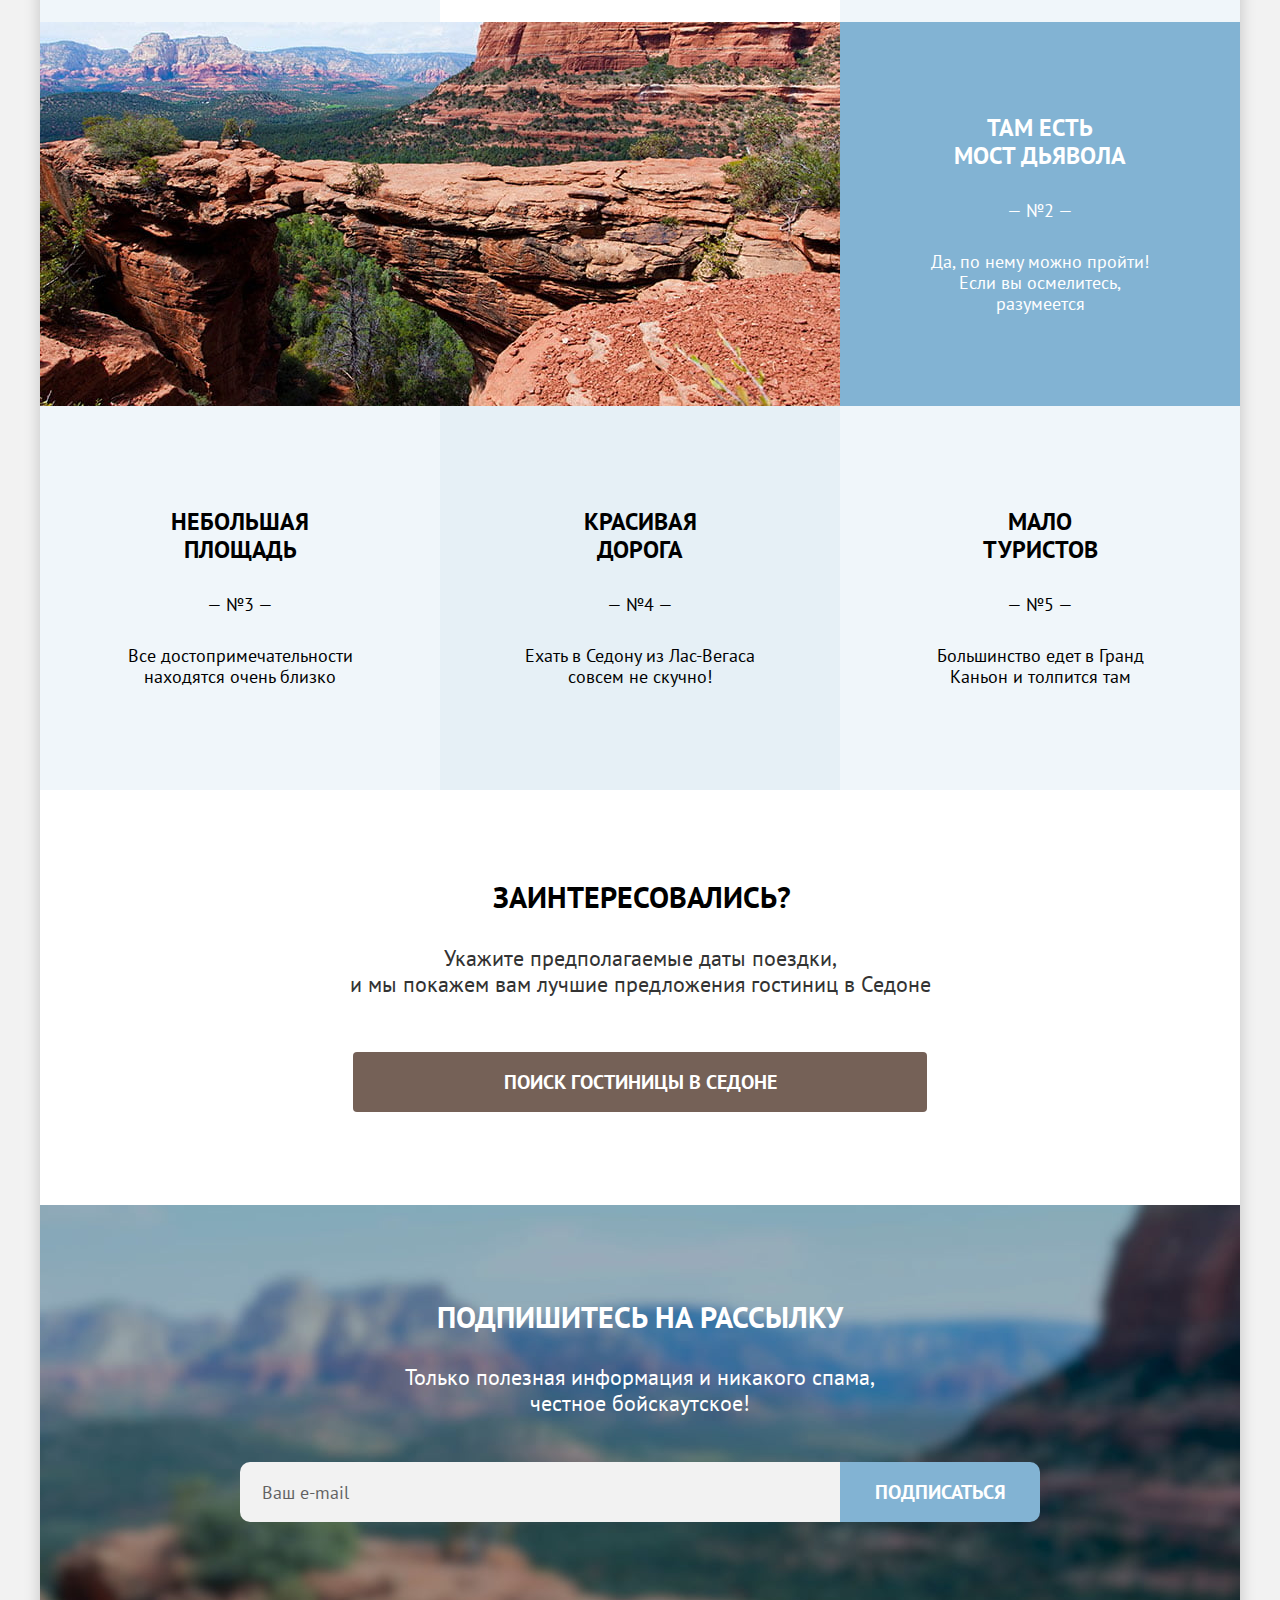
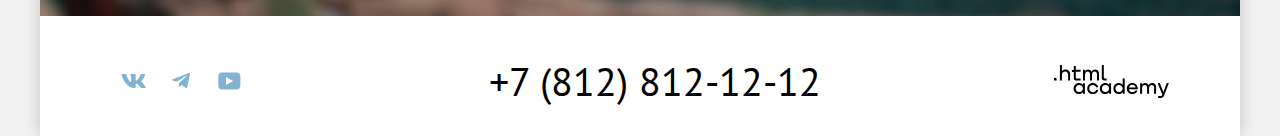
==== commit 1f3c18c1: "Merge pull request #9 from Bavarskiy/master" ====
--- a/index.html
+++ b/index.html
@@ -265,8 +265,8 @@
         </div>
       </footer>
 
-      <!-- <div class="modal-container modal-container-close"> -->
-      <div class="modal-container">
+      <div class="modal-container modal-container-close">
+        <!-- <div class="modal-container"> -->
         <div class="modal modal-search">
           <button class="modal-close-button" type="button">
             <span class="visually-hidden">Закрыть</span>
--- a/styles/style.css
+++ b/styles/style.css
@@ -1470,6 +1470,7 @@
   background-color: #242424;
   border-radius: 50%;
   content: "";
+  background-image: url("../images/icons-catalog/checkbox-circle.svg");
 }
 
 .control-input[type="radio"]:focus {
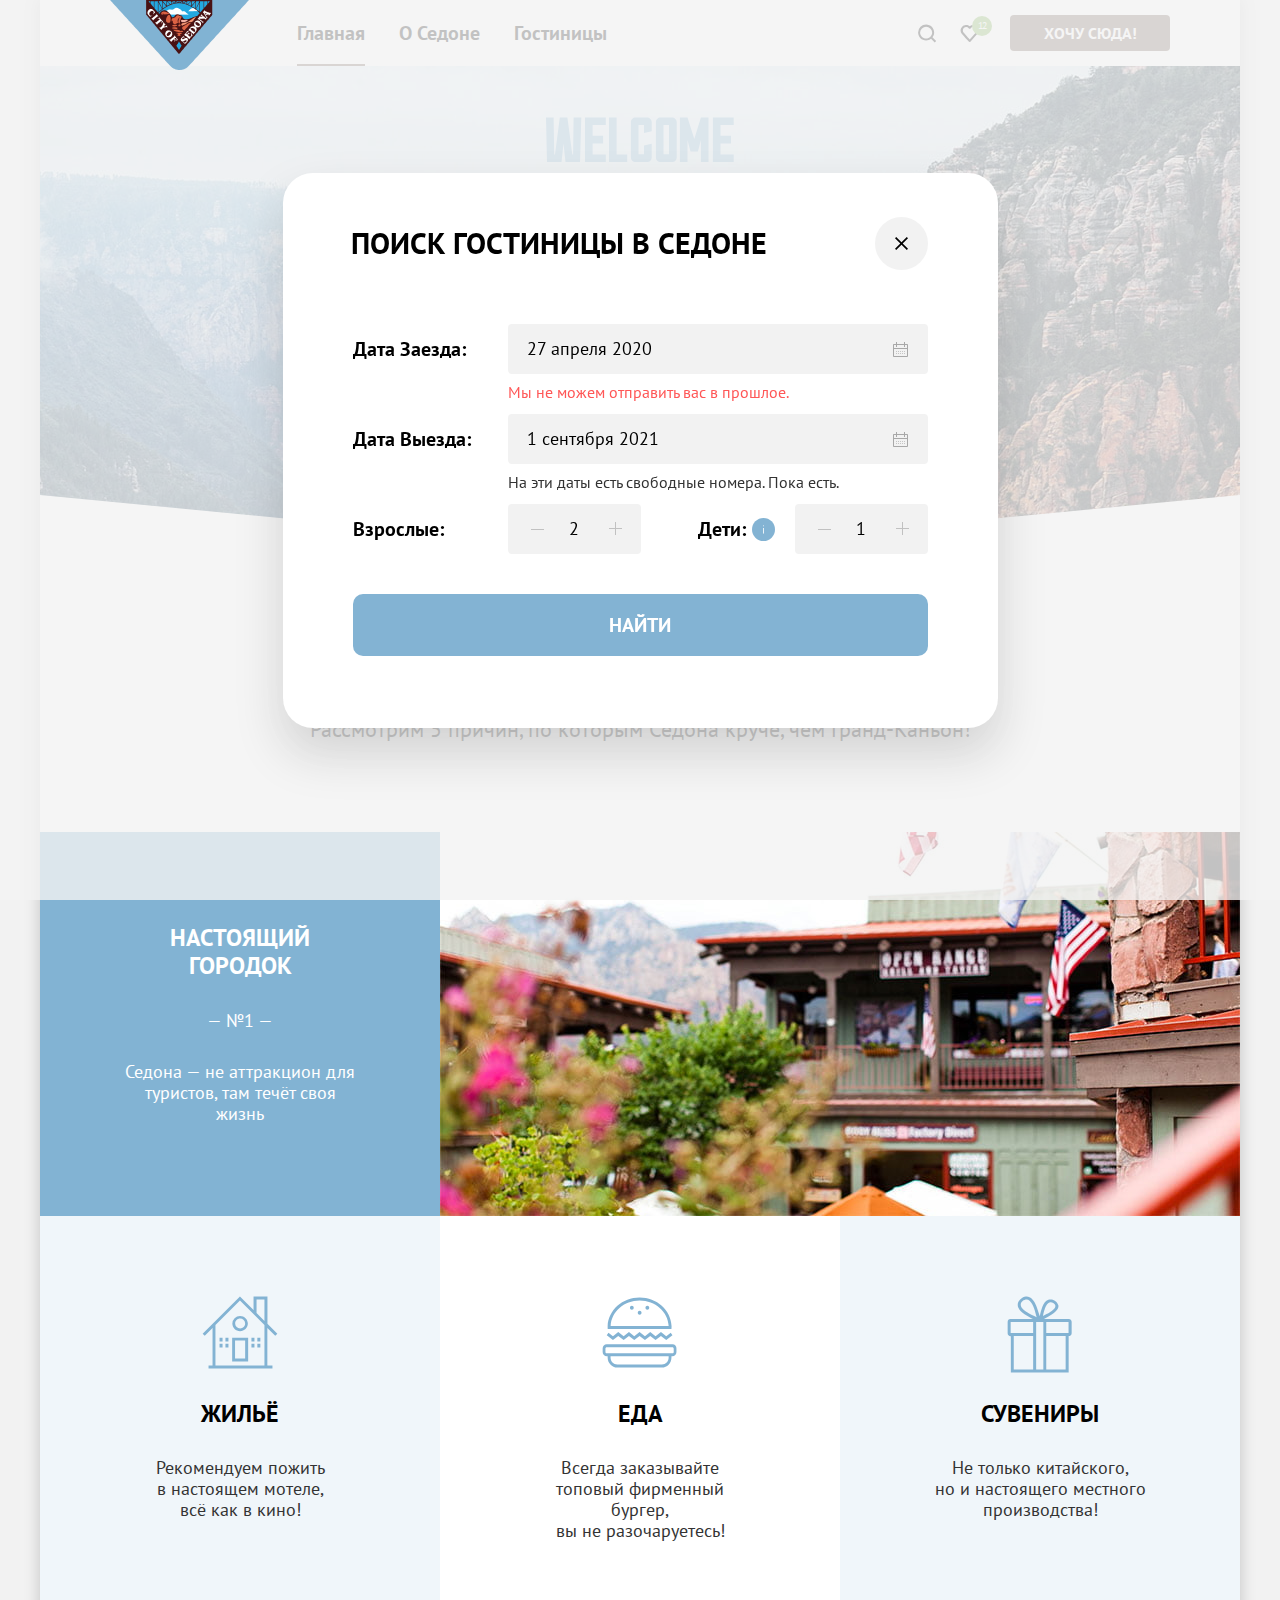
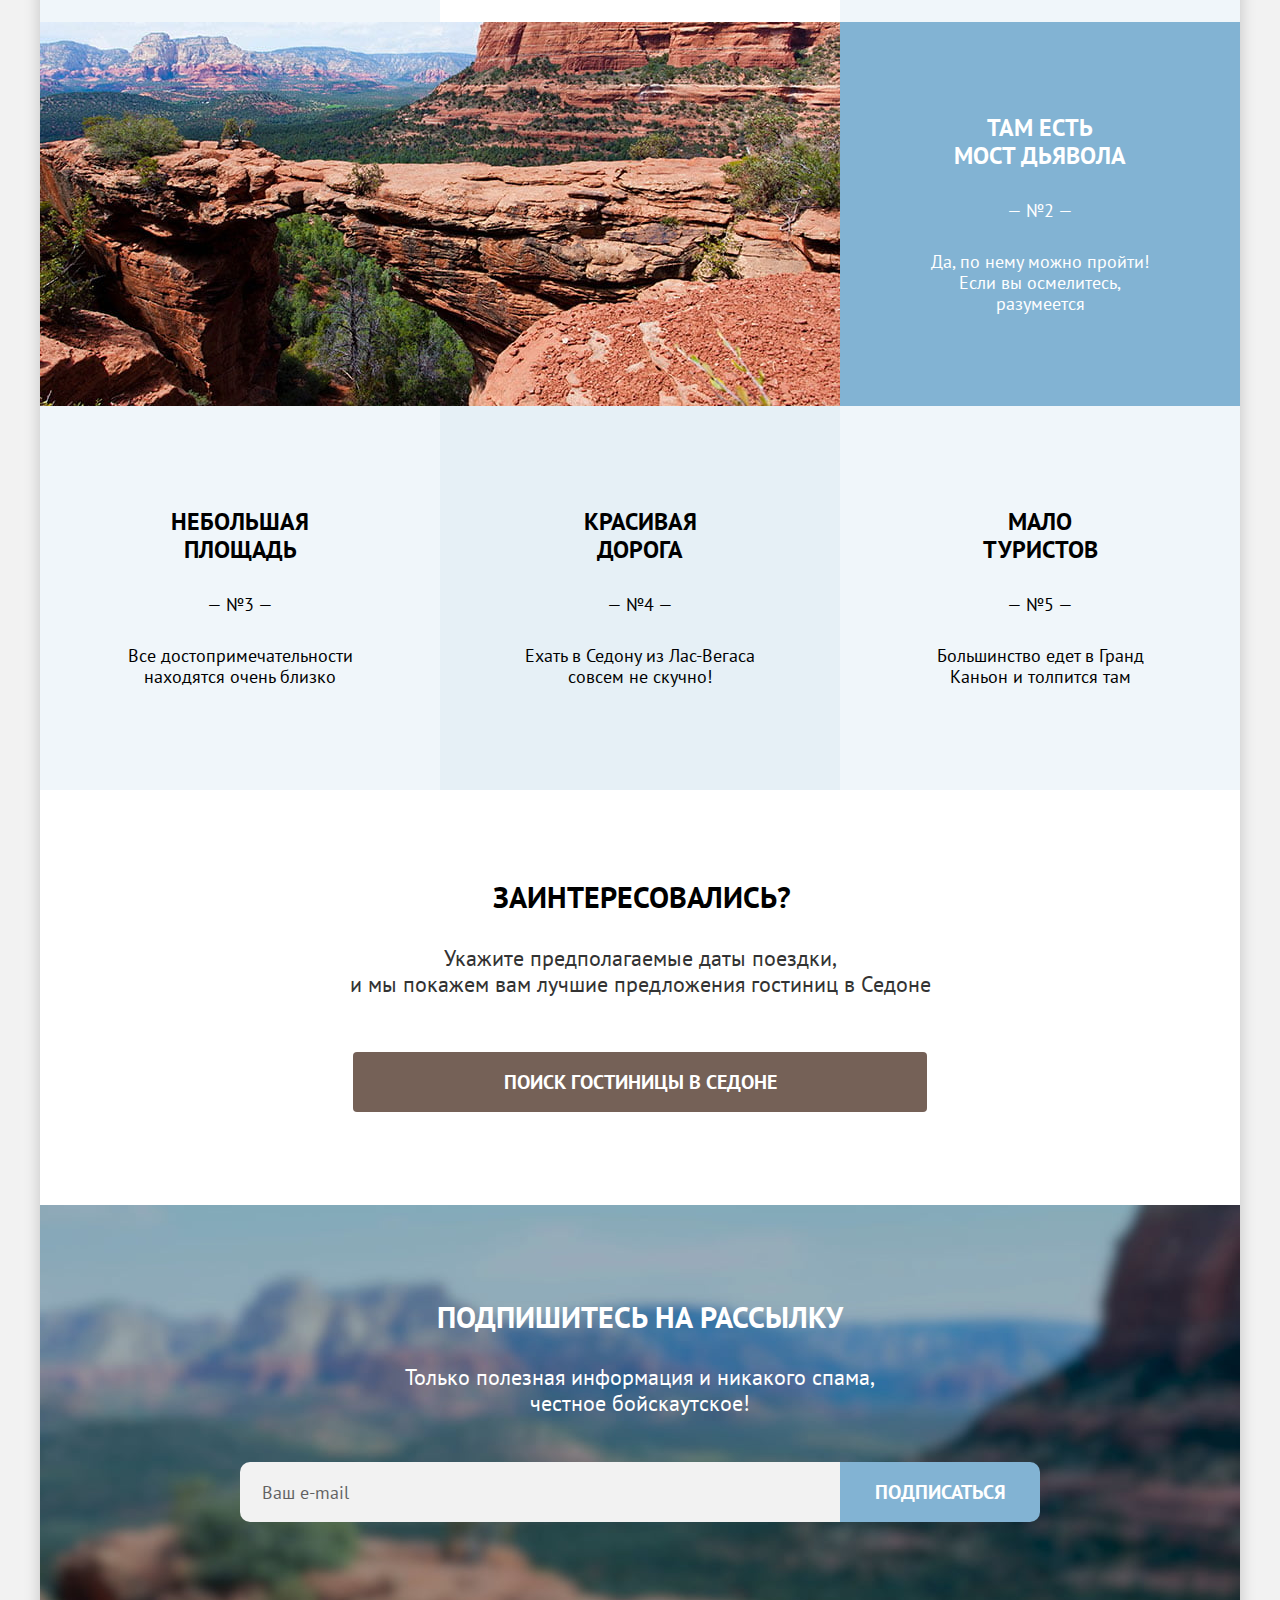
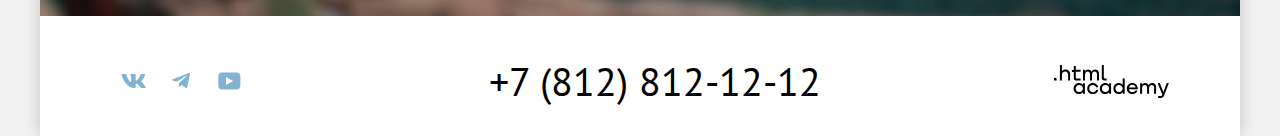
==== commit 625c06e6: "check test-05" ====
--- a/index.html
+++ b/index.html
@@ -264,9 +264,8 @@
           </section>
         </div>
       </footer>
-
-      <div class="modal-container modal-container-close">
-        <!-- <div class="modal-container"> -->
+      <!-- <div class="modal-container modal-container-close"> -->
+      <div class="modal-container">
         <div class="modal modal-search">
           <button class="modal-close-button" type="button">
             <span class="visually-hidden">Закрыть</span>
@@ -282,11 +281,7 @@
               <button class="button date-button" type="button">
                 <span class="visually-hidden">Выбор даты заезда</span>
               </button>
-              <!-- <button class="date-button">
-              <img src="images/icons-modal/date.svg" alt="">
-            </button> -->
             </p>
-
             <p class="search-form-comments warning-comments">Мы не можем отправить вас в прошлое.</p>
             <p class="field-group">
               <label class="search-form-label" for="departure-date">Дата Выезда:</label>
@@ -342,8 +337,7 @@
                     </svg>
                   </button>
                   <span class="tooltip-text" role="tooltip" id="tooltip-label">Укажите количество детей, которые будут
-                    с
-                    вами, возраст которых от 6 до 18 лет. Дети до 6 лет размещаются бесплатно.</span>
+                    с вами, возраст которых от 6 до 18 лет. Дети до 6 лет размещаются бесплатно.</span>
                 </span>
                 <div class="quantity-field">
                   <button class="button button-minus" type="button">
@@ -355,7 +349,6 @@
                   </button>
                   <input class="search-form-field search-form-quantity-field" id="children" type="number"
                     name="children" placeholder="1" required min="1" max="999">
-                  </button>
                   <button class="button button-plus" type="button">
                     <svg aria-hidden="true" focusable="false" width="13" height="13" viewBox="0 0 13 13"
                       xmlns="http://www.w3.org/2000/svg">
--- a/styles/style.css
+++ b/styles/style.css
@@ -73,7 +73,6 @@
   border-radius: 4px;
   border: none;
   cursor: pointer;
-
 }
 
 .navigation-button {
@@ -399,7 +398,6 @@
   background-position: bottom -1px center, 0 0;
   background-repeat: no-repeat, no-repeat;
   background-size: auto, contain;
-
 }
 
 .main-index-image-text {
@@ -591,6 +589,7 @@
 }
 
 /*footer*/
+
 .page-footer {
   display: flex;
   flex-wrap: wrap;
@@ -611,7 +610,7 @@
   width: 1200px;
   min-height: 411px;
   color: #FFFFFF;
-  background-color: black;
+  background-image: linear-gradient(to right, #82B3D3 55%, #FFFFFF);
   background-image: url("../images/img-main-page/background-for-subscribe.jpg");
   background-repeat: no-repeat;
   background-size: 100% auto;
@@ -952,6 +951,10 @@
   background-color: #FFFFFF;
 }
 
+.search-form-date-field::placeholder {
+  color: #000000;
+}
+
 .search-form-date-field {
   width: 420px;
   height: 50px;
@@ -963,7 +966,6 @@
   width: 133px;
   height: 50px;
   padding: 0;
-
   text-align: center;
 }
 
@@ -1152,7 +1154,7 @@
 }
 
 .tooltip-text:after {
-  content: '';
+  content: "";
   background-image: url("../images/icons-modal/tooltip-triangle.svg");
   width: 19px;
   height: 9px;
@@ -1418,6 +1420,7 @@
 }
 
 /* Control */
+
 .control {
   position: relative;
   display: block;
@@ -1426,6 +1429,7 @@
 }
 
 /* Mark */
+
 .control-mark {
   position: absolute;
   top: 2px;
@@ -1477,7 +1481,7 @@
   border: 3px solid #83B3D3;
 }
 
-input[type='number'] {
+input[type="number"] {
   -moz-appearance: textfield;
 }
 
@@ -1526,7 +1530,6 @@
   font-weight: 700;
   color: #000000;
   text-decoration: none;
-
 }
 
 .product-card-text {
@@ -1602,7 +1605,7 @@
 }
 
 .pagination-container::before {
-  content: '';
+  content: "";
   position: absolute;
   top: -30px;
   margin: 0 auto;
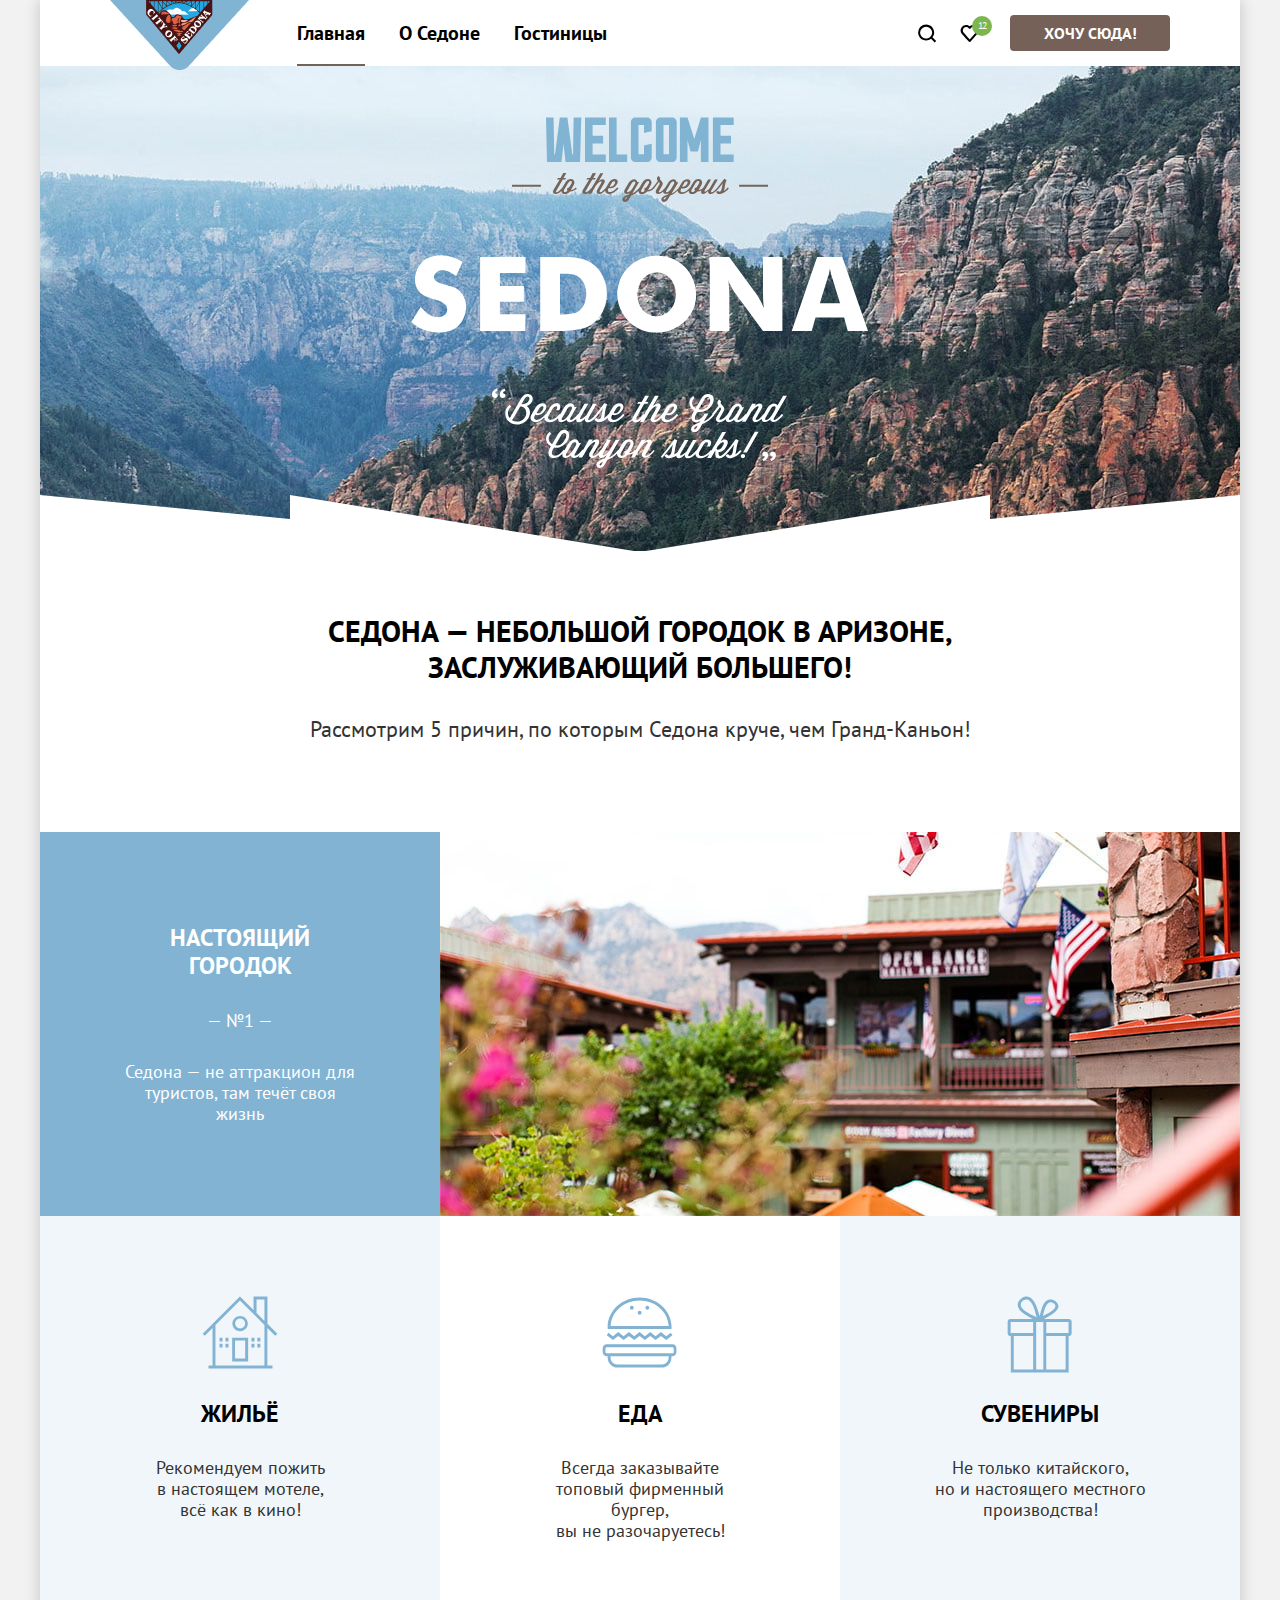
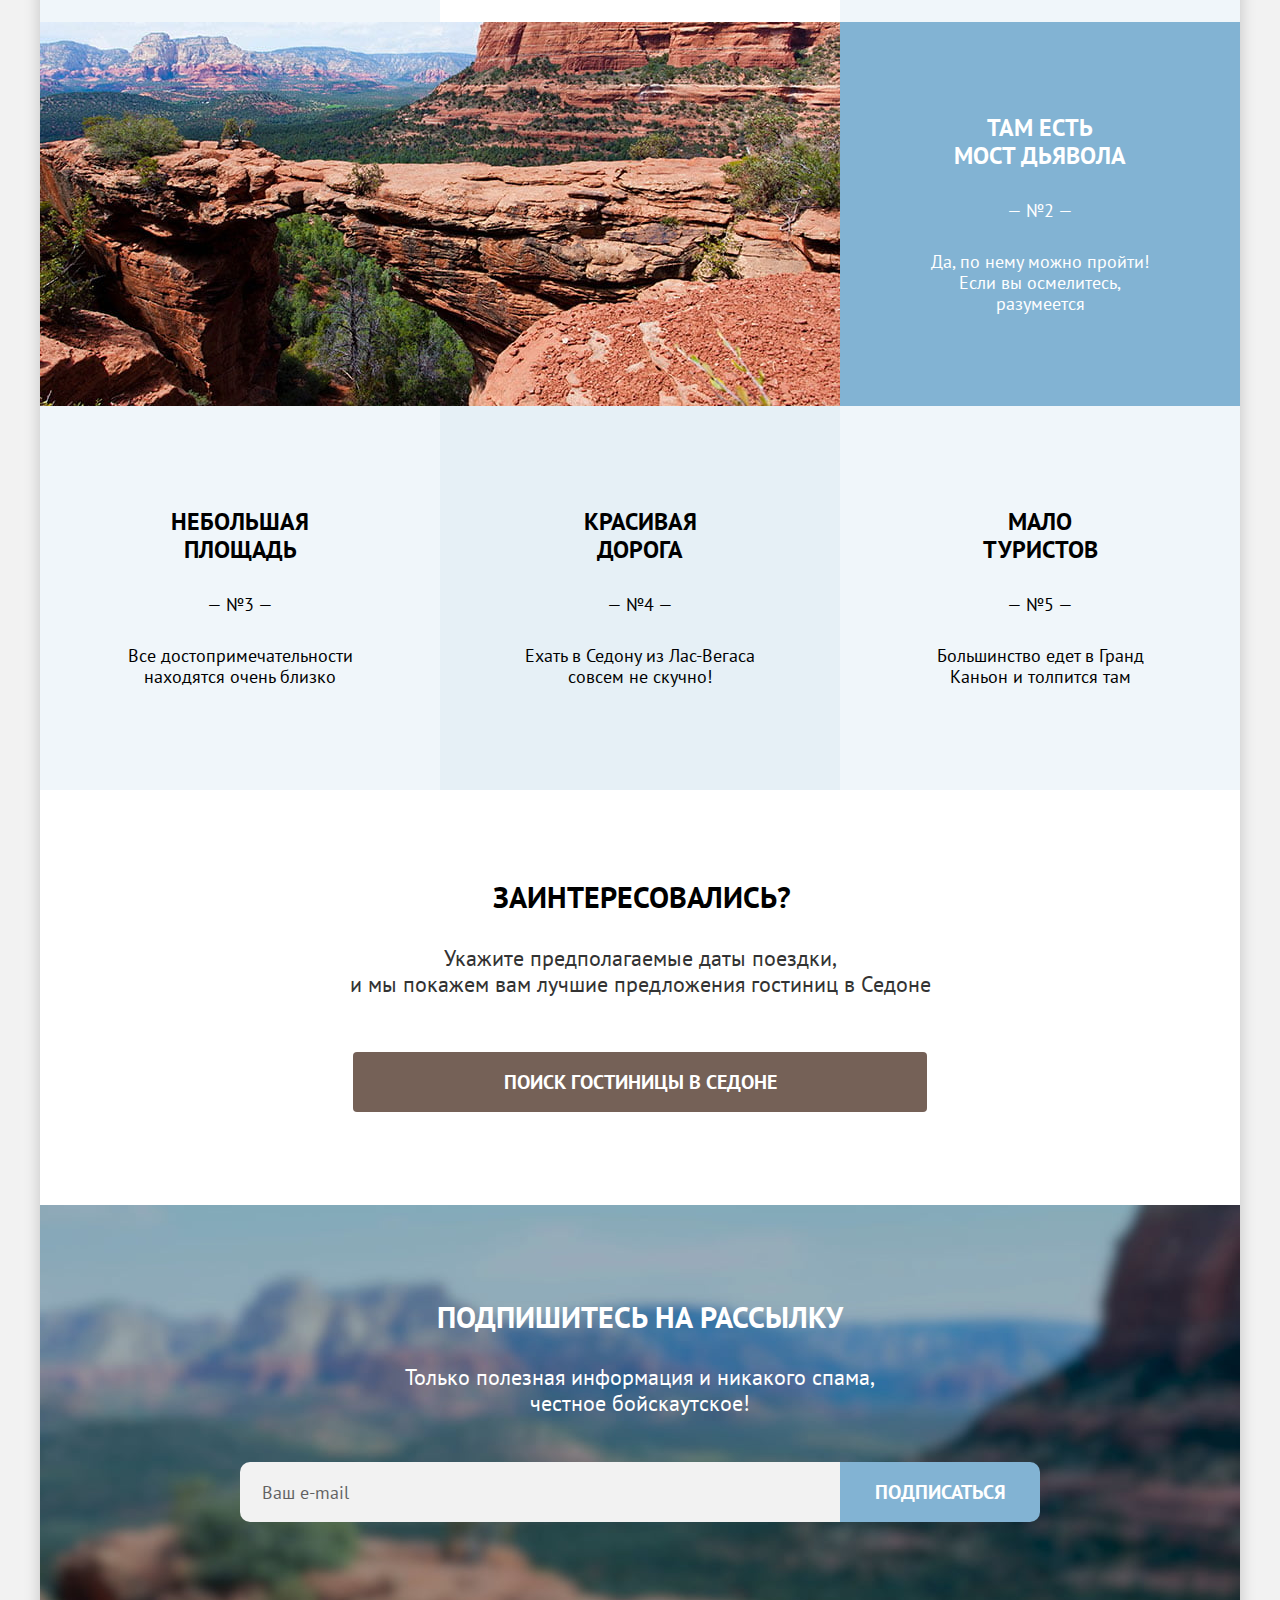
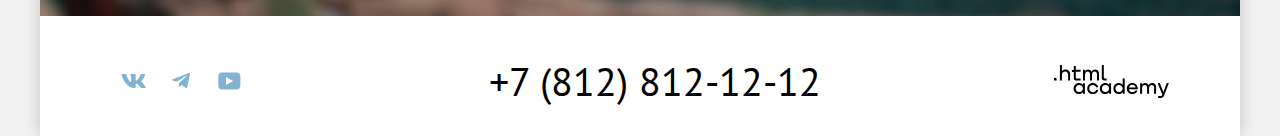
==== commit fb532fe2: "fix some html-06" ====
--- a/index.html
+++ b/index.html
@@ -18,13 +18,13 @@
       <!--хедер-->
       <header class="page-header">
         <nav class="navigation">
-          <a class="navigation-logo" href="#" title="Мы на этой странице">
+          <a class="navigation-logo" title="Мы на этой странице">
             <img class="page-header-logo" src="images/logo.png" width="139" height="70"
               alt="Логотип официального сайта города Седона.">
           </a>
           <ul class="navigation-list">
             <li class="navigation-item">
-              <a class="navigation-link navigation-link-current" href="#" title="Мы на этой странице">Главная</a>
+              <a class="navigation-link navigation-link-current" title="Мы на этой странице">Главная</a>
             </li>
             <li class="navigation-item">
               <a class="navigation-link" href="blank.html">О Седоне</a>
@@ -42,7 +42,7 @@
                     d="m18.16 17.05-3.71-3.7c1-1.3 1.7-3 1.7-4.9 0-4.4-3.6-8-8.02-8a8.12 8.12 0 0 0-8.02 8.1c0 4.4 3.6 8 8.02 8 1.8 0 3.51-.6 4.91-1.7l3.71 3.7 1.4-1.5Zm-10.03-2.5c-3.3 0-6.02-2.7-6.02-6a6.03 6.03 0 0 1 12.04 0c0 3.3-2.71 6-6.02 6Z"
                     fill="#000" />
                 </svg>
-                <span class="visually-hidden">Поиск</span>
+                <span class="visually-hidden">Поиск.</span>
               </a>
             </li>
             <li class="navigation-item">
@@ -53,7 +53,7 @@
                     d="M9.58 17c-.3 0-.6-.1-.8-.4-5.42-6.1-6.72-7.5-7.03-7.9A5.4 5.4 0 0 1 6.16 0c1.31 0 2.51.5 3.52 1.3a5.47 5.47 0 0 1 9.03 4.1c0 1.3-.5 2.5-1.31 3.4l-7.02 7.9c-.2.2-.4.3-.8.3ZM3.56 7.5c.3.4 3.51 4 6.12 6.9l6.21-7c.5-.5.7-1.2.7-2 0-1.8-1.5-3.3-3.3-3.3-1 0-2 .5-2.71 1.3-.3.3-.6.4-.9.4-.3 0-.6-.2-.8-.4a3.7 3.7 0 0 0-2.71-1.3c-1.8 0-3.31 1.5-3.31 3.3-.1.9.3 1.6.7 2.1-.1 0-.1 0 0 0Z"
                     fill="#000" />
                 </svg>
-                <span class="visually-hidden">Избранное</span></a>
+                <span class="visually-hidden">Избранное.</span></a>
             </li>
             <li class="navigation-item">
               <a class="button navigation-button" href="https://goo.gl/maps/SBqP2GUX8AP7FfKn6">хочу сюда!</a>
@@ -85,7 +85,7 @@
                   </p>
                 </div>
                 <img class="advantages-image" src="images/img-main-page/city.jpg" width="800" height="384"
-                  alt="дома города.">
+                  alt="Дома города.">
                 <!--это развернутая информация о преимущества городка, поэтому advantages-city- -->
                 <ul class="advantages-city-list">
                   <li class="advantages-city-item">
@@ -121,7 +121,7 @@
                 <p class="advantages-description">Да, по нему можно пройти!<br>Если вы осмелитесь,<br> разумеется</p>
               </div>
               <img class="advantages-image" src="images/img-main-page/bridge.jpg" width="800" height="384"
-                alt="местная достопримечательность мост дьявола.">
+                alt="Местная достопримечательность мост дьявола.">
             </li>
             <li class="advantages-item">
               <!--advantages-item-container для того, чтобы сделать флекс-->
@@ -163,15 +163,11 @@
         <section class="newsletter">
           <h2 class="newsletter-title">Подпишитесь на рассылку</h2>
           <p class="newsletter-title-text">Только полезная информация и никакого спама,<br> честное бойскаутское!</p>
-          <form class="newsletter-form" action="https://echo.htmlacademy.ru" method="post">
-            <p class="newsletter-form-grid">
-              <label class="visually-hidden" for="newsletter-email">
-                <span>Email</span>
-              </label>
-              <input class="newsletter-field" id="newsletter-email" type="email" name="newsletter-email"
-                placeholder="Ваш e-mail" required>
-              <button class="button newsletter-button" type="submit">Подписаться</button>
-            </p>
+          <form class="newsletter-form newsletter-form-grid" action="https://echo.htmlacademy.ru" method="post">
+            <label class="visually-hidden" for="newsletter-email">E-mail.</label>
+            <input class="newsletter-field" id="newsletter-email" type="email" name="newsletter-email"
+              placeholder="Ваш e-mail" required>
+            <button class="button newsletter-button" type="submit">Подписаться</button>
           </form>
         </section>
         <!--контейнер для выравнивания социальных сетей, телефона, академии-->
@@ -187,7 +183,7 @@
                       d="M24.12.95c.16-.55 0-.95-.8-.95H20.7c-.67 0-.98.35-1.15.73 0 0-1.33 3.2-3.22 5.27-.61.6-.9.8-1.23.8-.16 0-.41-.2-.41-.74V.95c0-.66-.19-.95-.74-.95H9.82c-.42 0-.67.3-.67.6 0 .61.95.76 1.04 2.5v3.8c0 .84-.15.99-.48.99-.9 0-3.06-3.21-4.34-6.89-.25-.71-.5-1-1.18-1H1.57c-.75 0-.9.35-.9.73 0 .68.89 4.07 4.14 8.55 2.17 3.06 5.23 4.72 8 4.72 1.68 0 1.88-.37 1.88-1v-2.32c0-.73.16-.88.7-.88.38 0 1.05.2 2.6 1.67 1.79 1.75 2.08 2.53 3.08 2.53h2.63c.75 0 1.12-.37.9-1.1-.23-.72-1.08-1.77-2.2-3.02-.62-.7-1.54-1.47-1.82-1.86-.39-.49-.28-.7 0-1.14 0 0 3.2-4.43 3.54-5.93Z"
                       fill="#83B3D3" />
                   </svg>
-                  <span class="visually-hidden">ВКонтакте</span>
+                  <span class="visually-hidden">ВКонтакте.</span>
                 </a>
               </li>
               <li class="footer-social-item">
@@ -198,7 +194,7 @@
                       d="M16.79.1.84 6.25c-1.09.43-1.08 1.04-.2 1.31l4.1 1.28 9.47-5.98c.44-.27.85-.12.52.18L7.05 9.96l-.28 4.22c.41 0 .6-.19.83-.41l1.99-1.93 4.13 3.05c.77.42 1.31.2 1.5-.7l2.72-12.8c.28-1.12-.43-1.62-1.16-1.3Z"
                       fill="#83B3D3" />
                   </svg>
-                  <span class="visually-hidden">Телеграм</span>
+                  <span class="visually-hidden">Телеграм.</span>
                 </a>
               </li>
               <li class="footer-social-item">
@@ -209,7 +205,7 @@
                       d="M18.94.5H3.51C1.65.5.33 2.1.33 3.9V14c0 1.9 1.32 3.5 3.18 3.5h15.65c1.64 0 3.17-1.6 3.17-3.4V3.9C22.11 2.1 20.8.5 18.94.5ZM7.99 13.04V4.96L15.33 9l-7.34 4.04Z"
                       fill="#83B3D3" />
                   </svg>
-                  <span class="visually-hidden">YouTube</span>
+                  <span class="visually-hidden">YouTube.</span>
                 </a>
               </li>
             </ul>
@@ -264,11 +260,11 @@
           </section>
         </div>
       </footer>
-      <!-- <div class="modal-container modal-container-close"> -->
-      <div class="modal-container">
+      <div class="modal-container modal-container-close">
+        <!-- <div class="modal-container"> -->
         <div class="modal modal-search">
           <button class="modal-close-button" type="button">
-            <span class="visually-hidden">Закрыть</span>
+            <span class="visually-hidden">Закрыть.</span>
           </button>
           <section class="modal-content">
             <h2 class="modal-title">Поиск гостиницы в Седоне</h2>
@@ -279,7 +275,7 @@
               <input class="search-form-field search-form-date-field" id="arrival-date" type="text" name="arrival date"
                 placeholder="27 апреля 2020" required>
               <button class="button date-button" type="button">
-                <span class="visually-hidden">Выбор даты заезда</span>
+                <span class="visually-hidden">Выбор даты заезда.</span>
               </button>
             </p>
             <p class="search-form-comments warning-comments">Мы не можем отправить вас в прошлое.</p>
@@ -288,7 +284,7 @@
               <input class="search-form-field search-form-date-field" id="departure-date" type="text"
                 name="departure date" placeholder="1 сентября 2021" required>
               <button class="button date-button" type="button">
-                <span class="visually-hidden">Выбор даты выезда</span>
+                <span class="visually-hidden">Выбор даты выезда.</span>
               </button>
             </p>
             <p class="search-form-comments">На эти даты есть свободные номера. Пока есть.</p>
@@ -303,7 +299,7 @@
                       xmlns="http://www.w3.org/2000/svg">
                       <path d="M0 0v1h13V0H0Z" />
                     </svg>
-                    <span class="visually-hidden">Уменьшить количество взрослых</span>
+                    <span class="visually-hidden">Уменьшить количество взрослых.</span>
                   </button>
                   <input class="search-form-field search-form-quantity-field" id="adult" type="number" name="adult"
                     placeholder="2" required min="1" max="999">
@@ -312,7 +308,7 @@
                       xmlns="http://www.w3.org/2000/svg">
                       <path d="M13 6H7V0H6v6H0v1h6v6h1V7h6V6Z" />
                     </svg>
-                    <span class="visually-hidden">Увеличить количество взрослых</span>
+                    <span class="visually-hidden">Увеличить количество взрослых.</span>
                   </button>
                 </div>
               </div>
@@ -345,7 +341,7 @@
                       xmlns="http://www.w3.org/2000/svg">
                       <path d="M0 0v1h13V0H0Z" />
                     </svg>
-                    <span class="visually-hidden">Уменьшить количество детей</span>
+                    <span class="visually-hidden">Уменьшить количество детей.</span>
                   </button>
                   <input class="search-form-field search-form-quantity-field" id="children" type="number"
                     name="children" placeholder="1" required min="1" max="999">
@@ -354,7 +350,7 @@
                       xmlns="http://www.w3.org/2000/svg">
                       <path d="M13 6H7V0H6v6H0v1h6v6h1V7h6V6Z" />
                     </svg>
-                    <span class="visually-hidden">Увеличить количество детей</span>
+                    <span class="visually-hidden">Увеличить количество детей.</span>
                   </button>
                 </div>
               </div>
--- a/styles/style.css
+++ b/styles/style.css
@@ -91,17 +91,6 @@
   line-height: 36px;
   font-weight: 700;
   background-color: #756157;
-}
-
-.newsletter-button {
-  width: 200px;
-  height: 60px;
-  font-size: 20px;
-  line-height: 36px;
-  font-weight: 700;
-  padding: 12px 15px;
-  border-radius: 0 10px 10px 0;
-  outline: none;
 }
 
 .apply-button {
@@ -179,15 +168,6 @@
   color: rgba(255, 255, 255, 0.3);
 }
 
-.newsletter-button:hover,
-.newsletter-button:focus {
-  background-color: #68A2CA;
-}
-
-.newsletter-button:active {
-  color: rgba(255, 255, 255, 0.3);
-}
-
 .navigation-button:hover,
 .navigation-button:focus {
   background-color: #615048;
@@ -689,6 +669,26 @@
 .newsletter-field::placeholder {
   color: #000000;
   opacity: 0.6;
+}
+
+.newsletter-button {
+  width: 200px;
+  height: 60px;
+  font-size: 20px;
+  line-height: 36px;
+  font-weight: 700;
+  padding: 12px 15px;
+  border-radius: 0 10px 10px 0;
+  outline: none;
+}
+
+.newsletter-button:hover,
+.newsletter-button:focus {
+  background-color: #68A2CA;
+}
+
+.newsletter-button:active {
+  color: rgba(255, 255, 255, 0.3);
 }
 
 /*social*/
